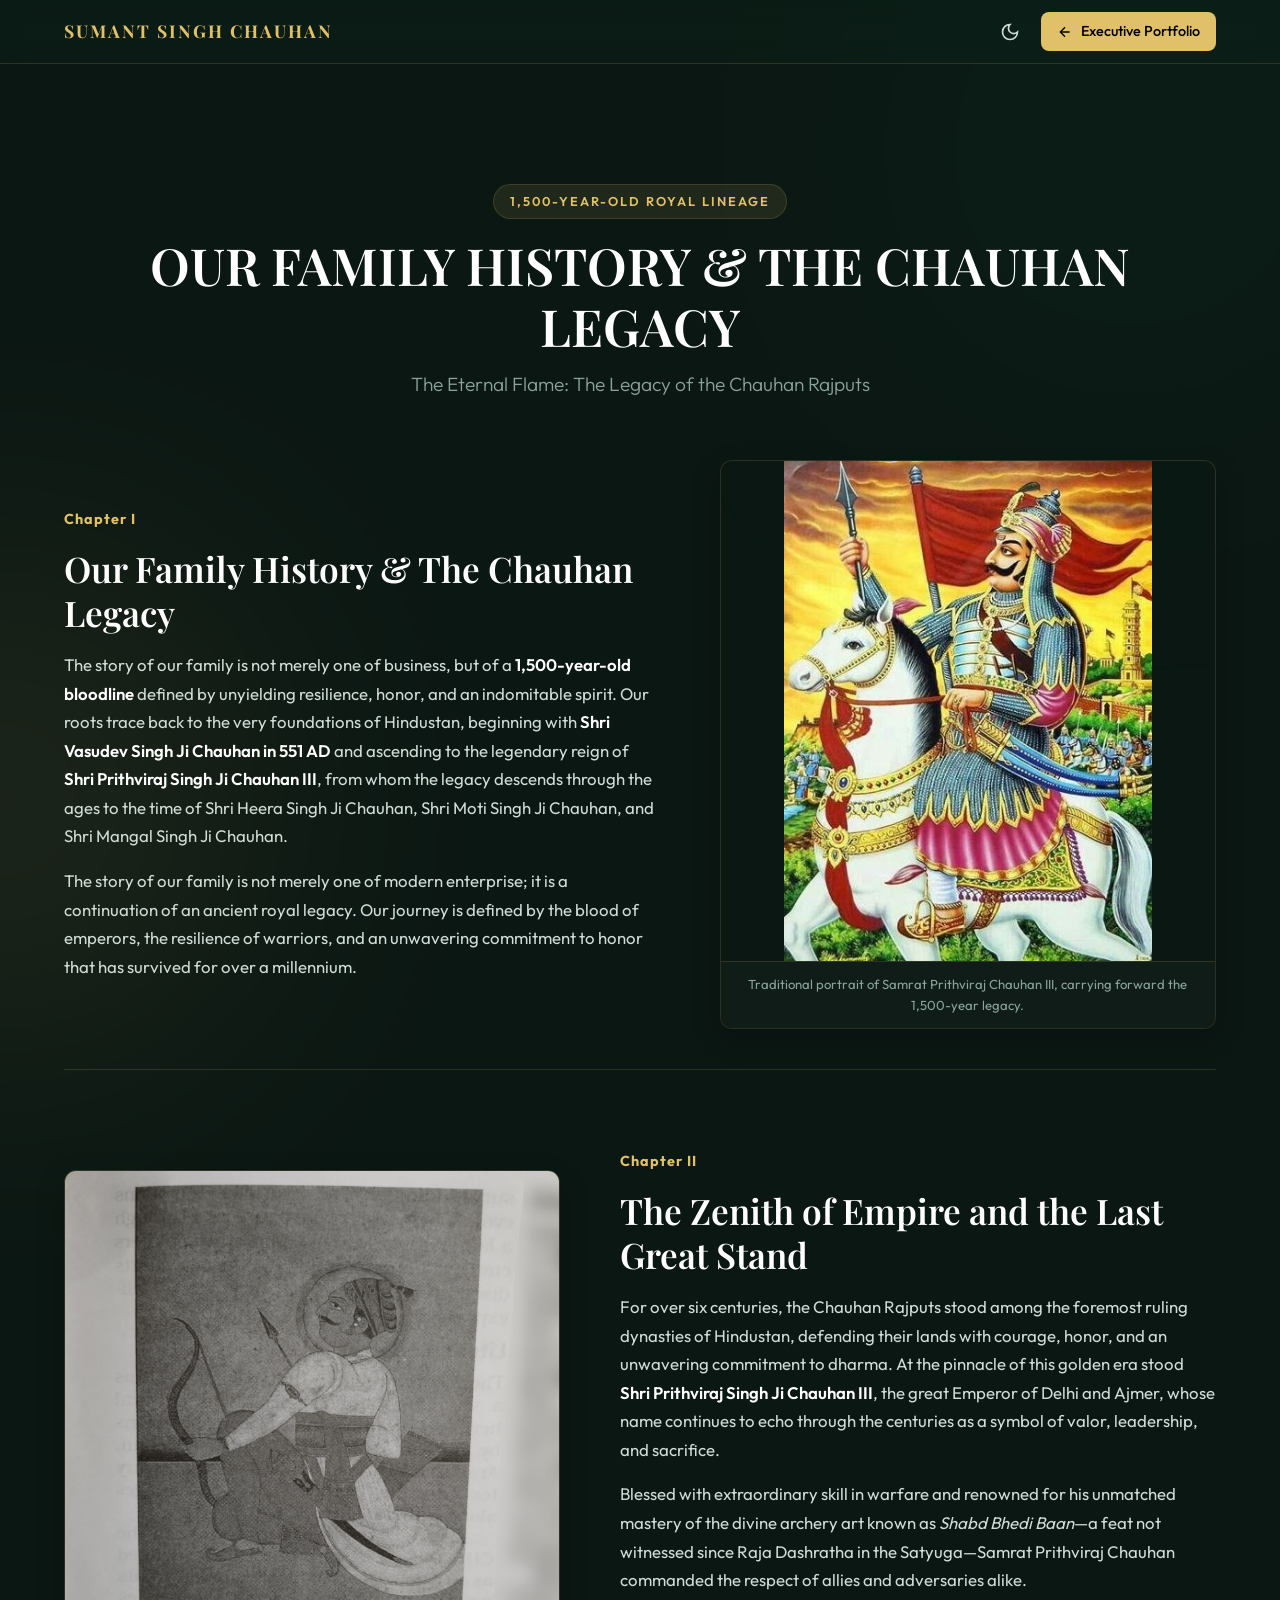
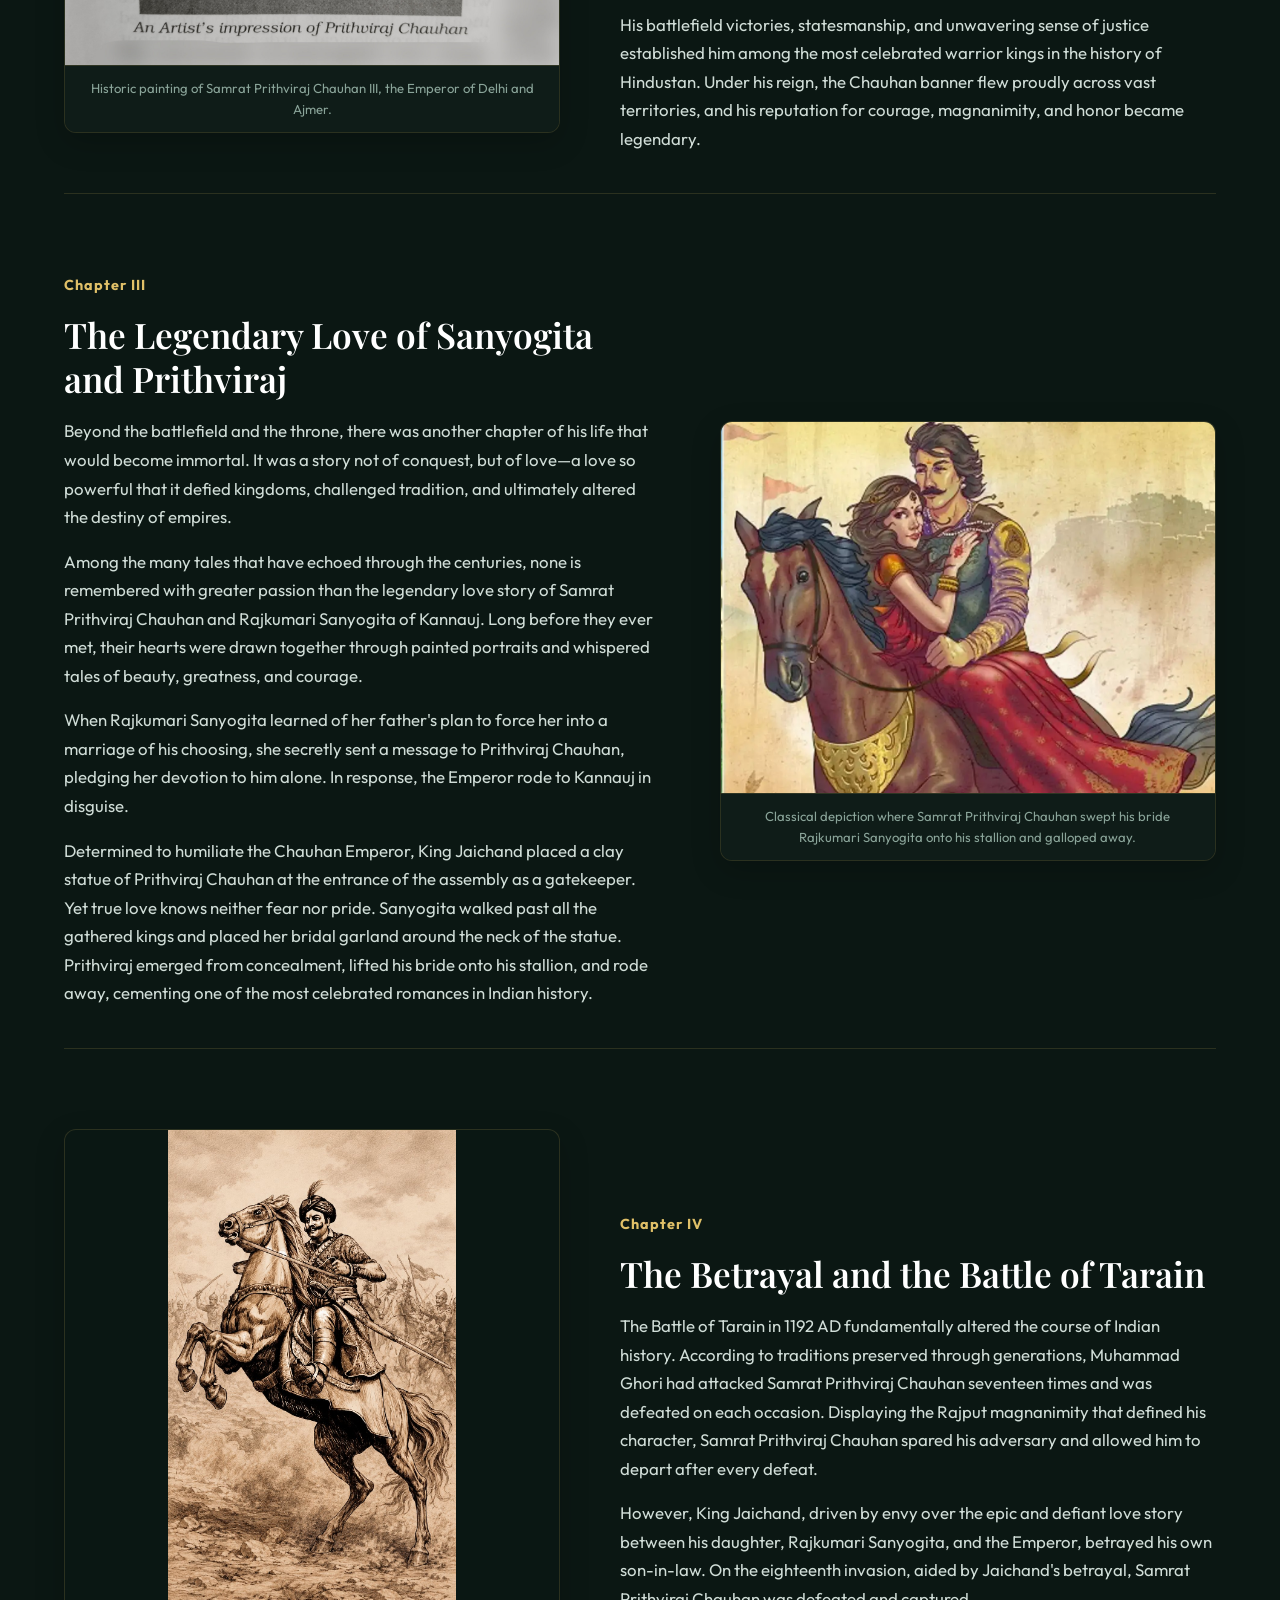
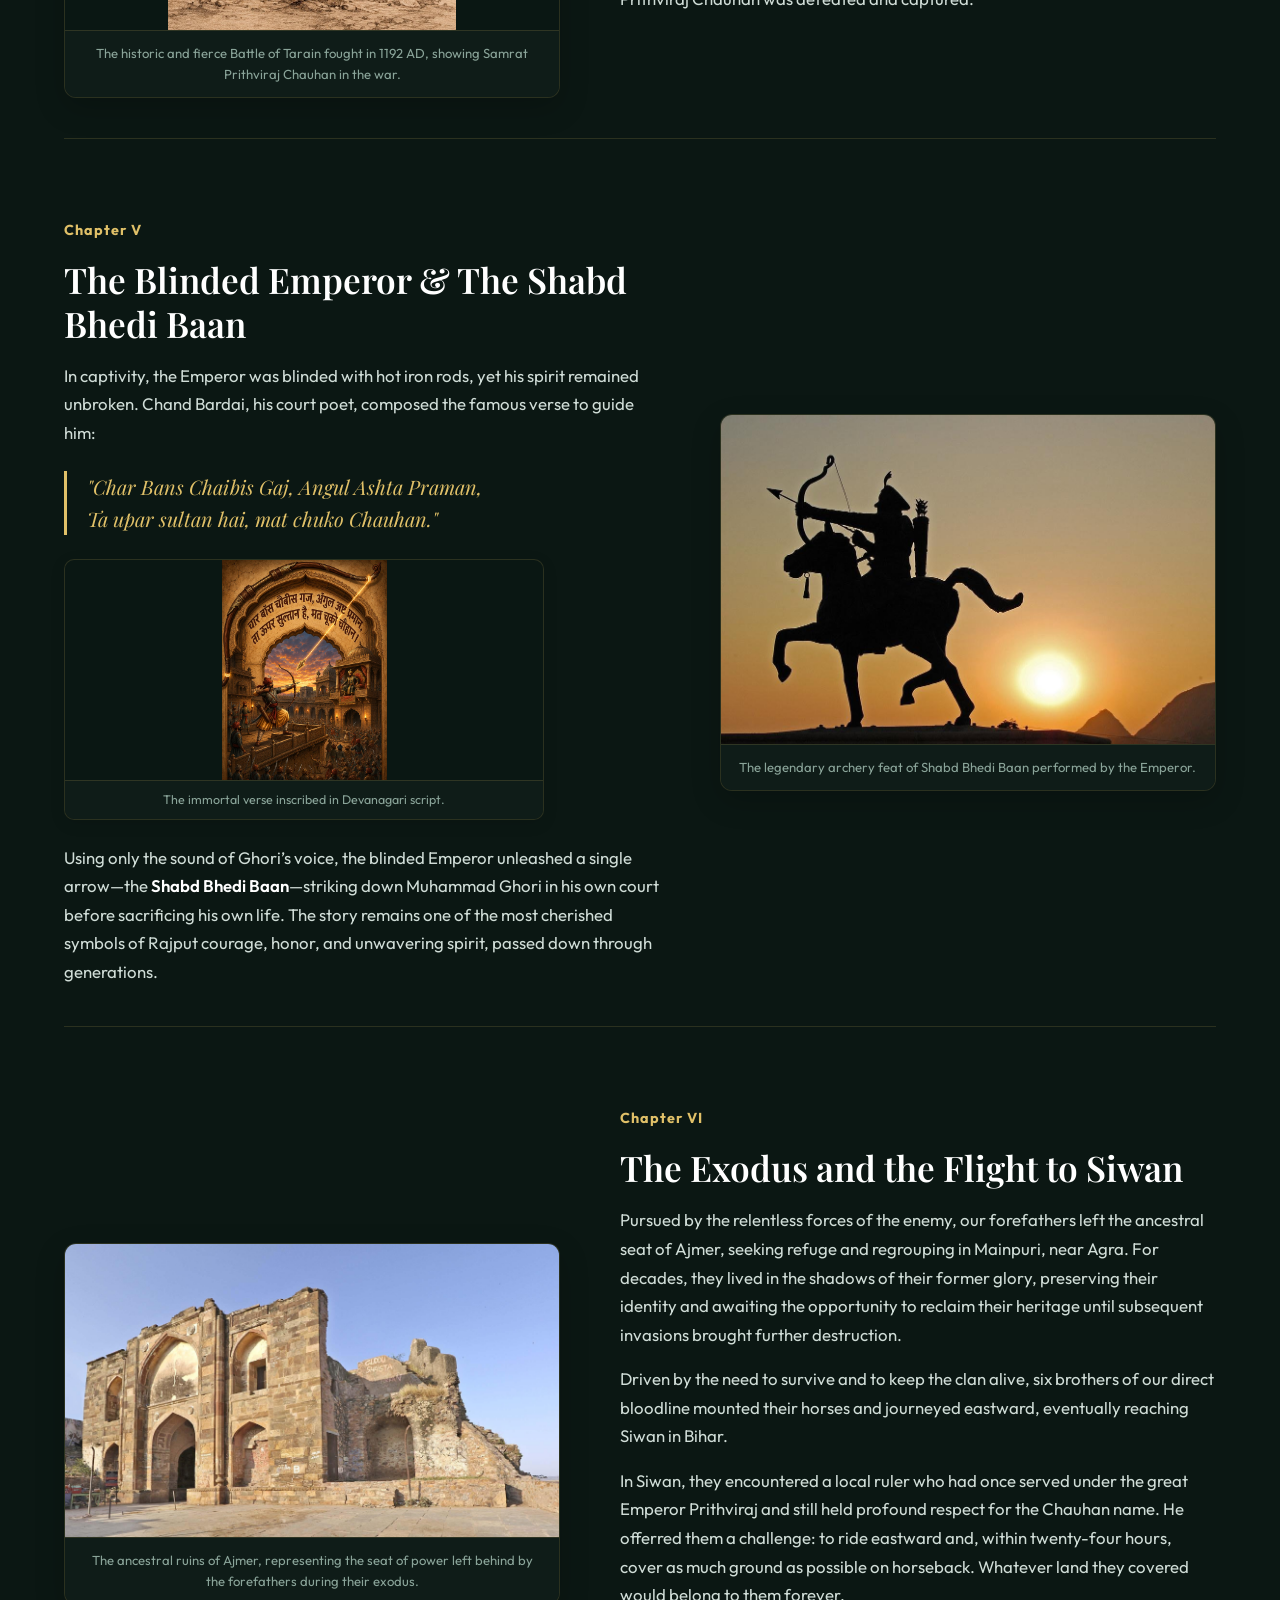
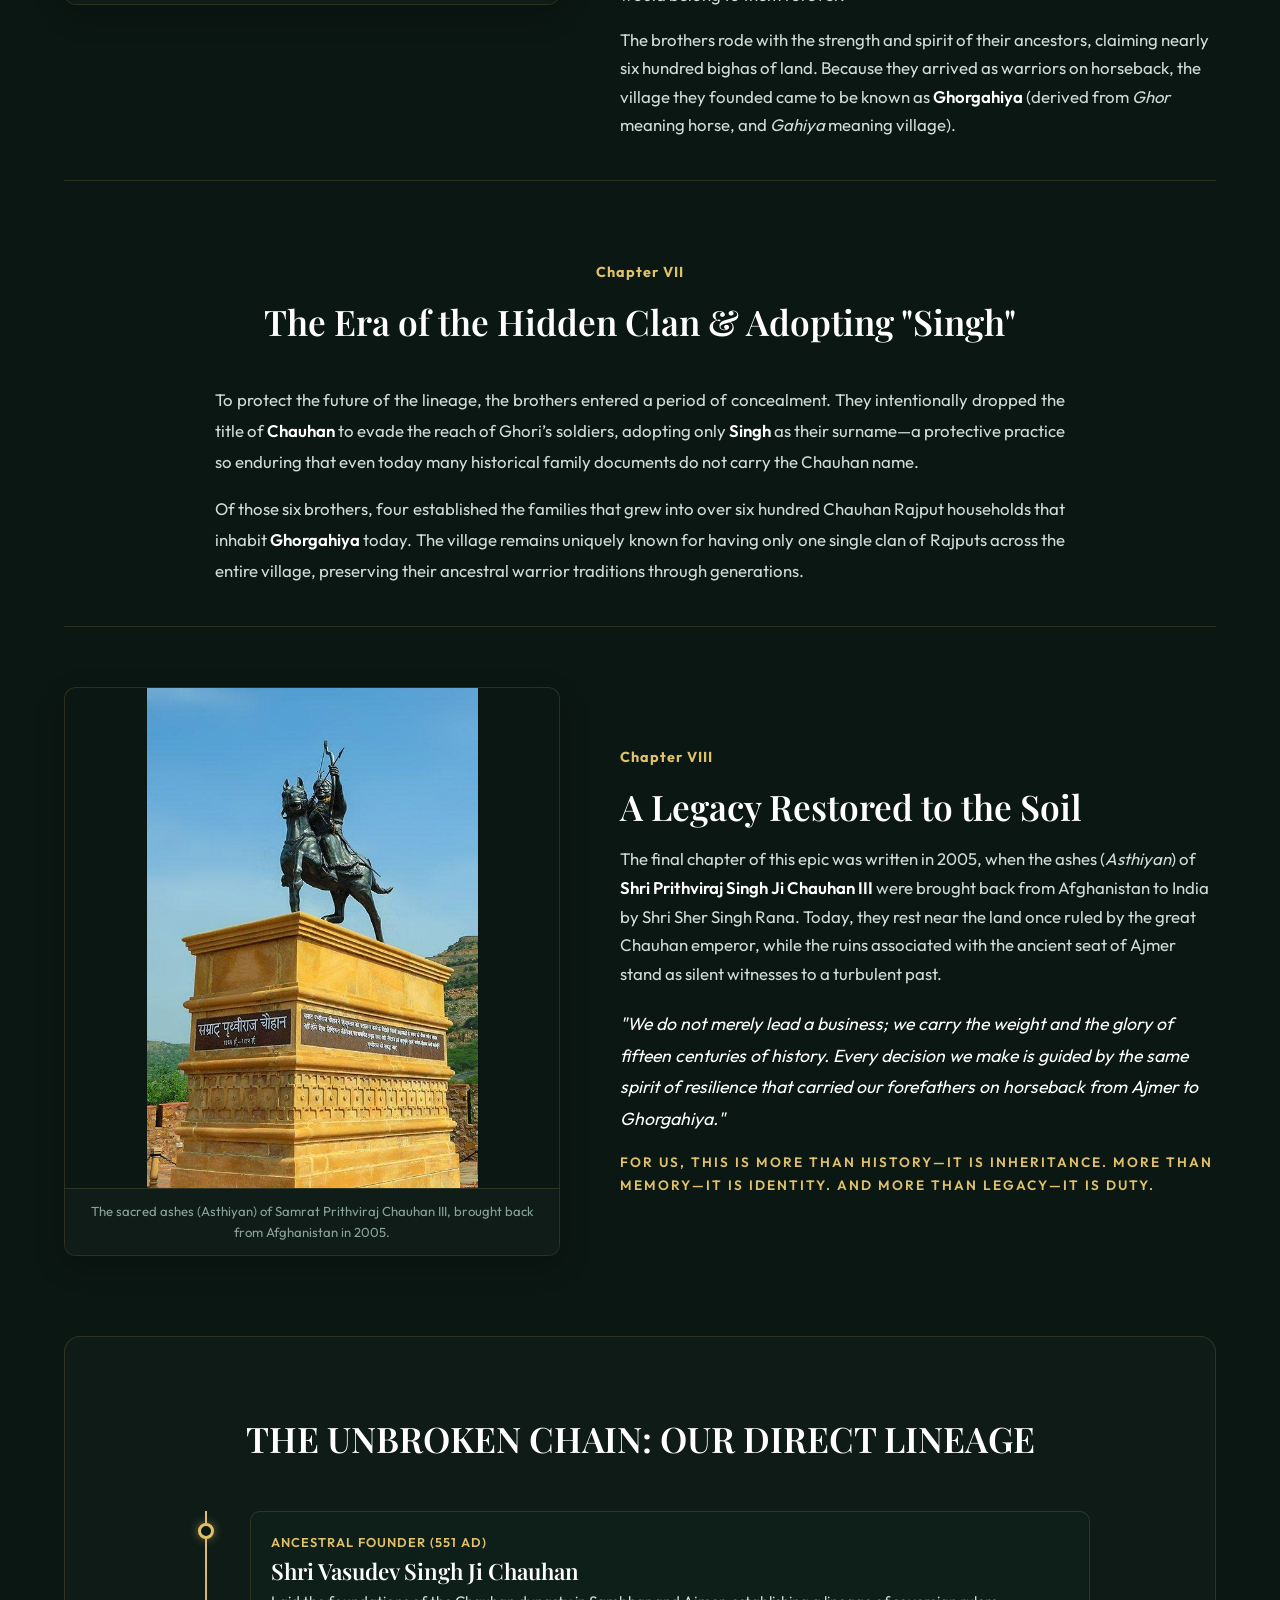
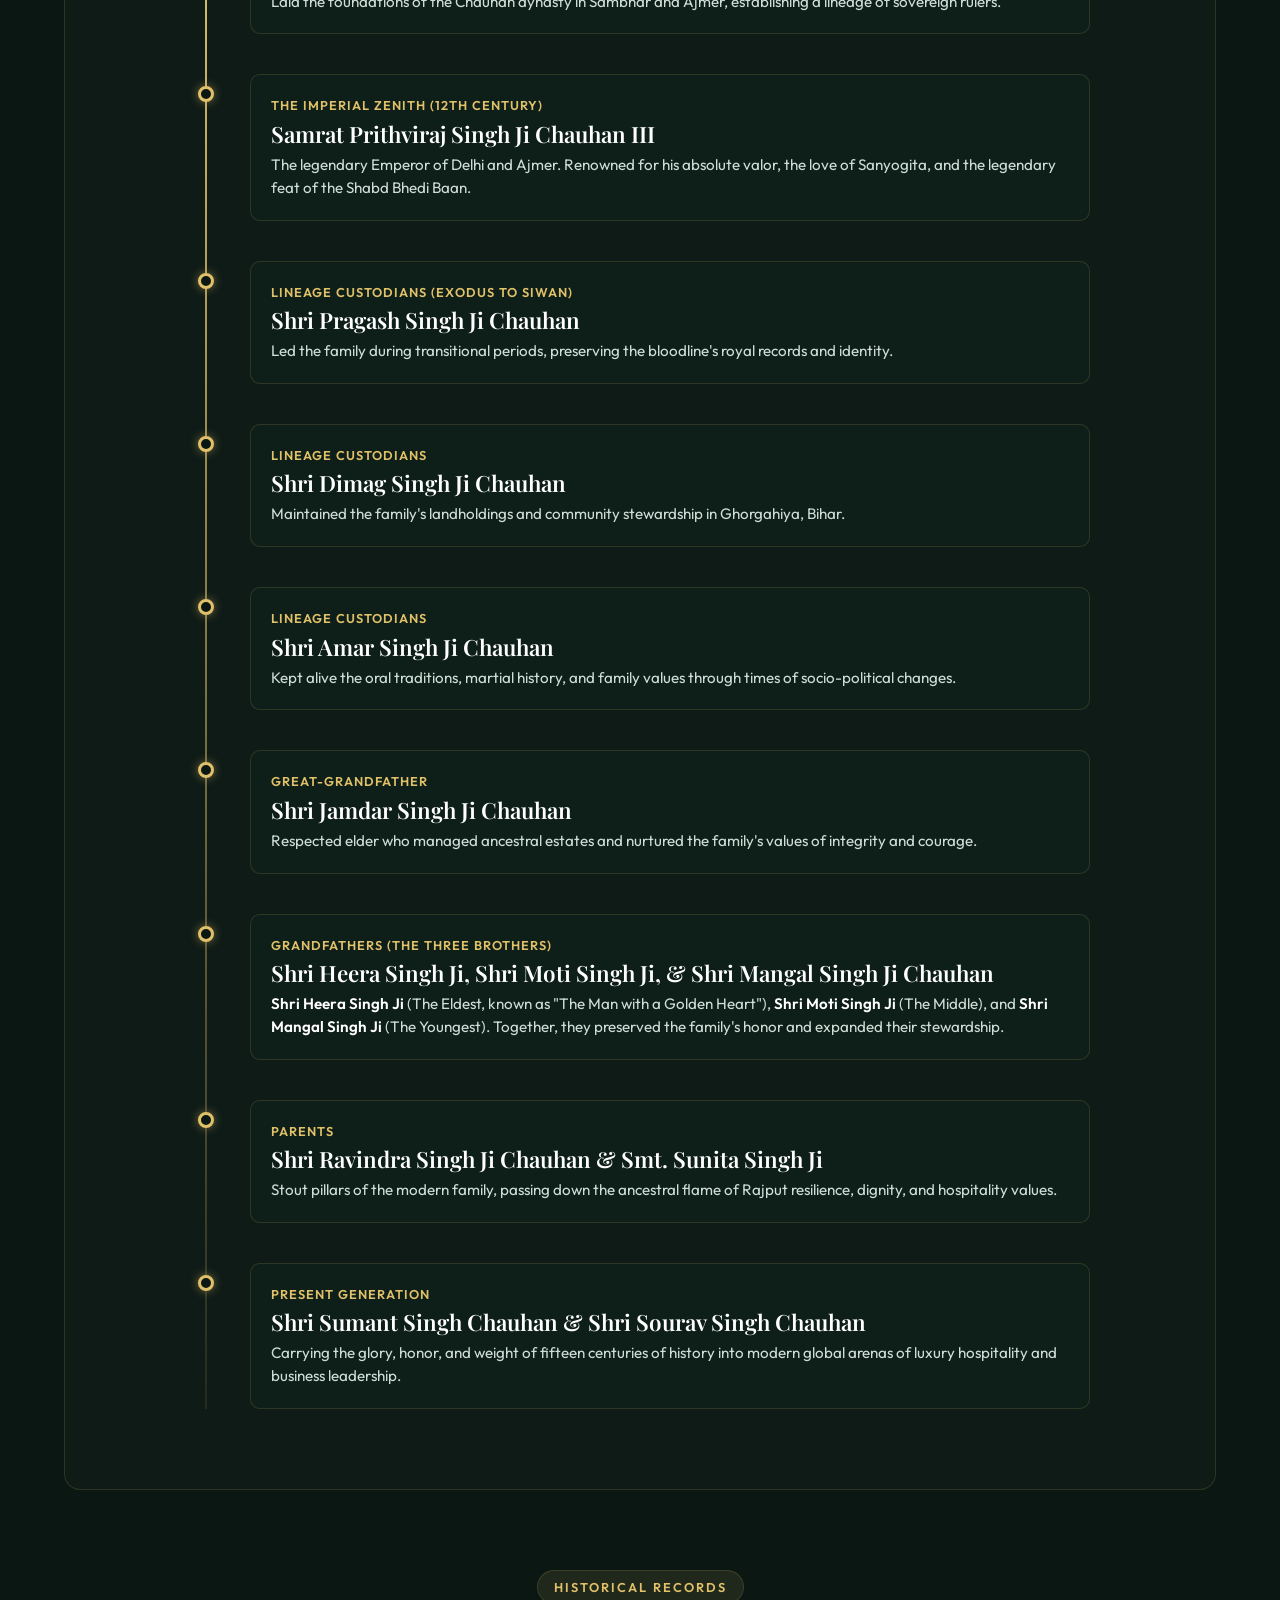
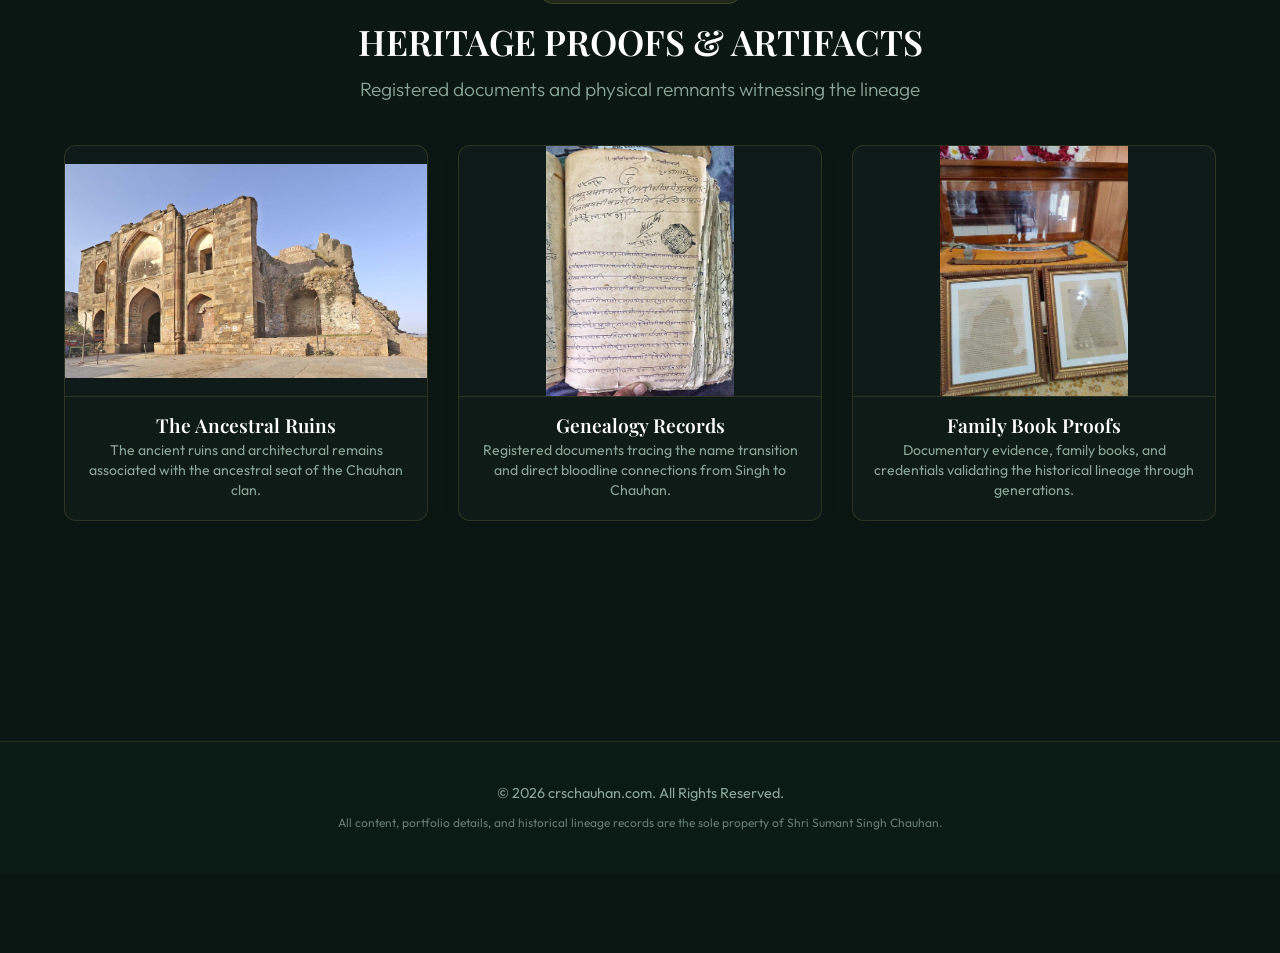
==== history.html @ 1bee767d "Update Executive Portfolio back link in history.html to point to the clean domain root https://crsch" ====
<!DOCTYPE html>
<html lang="en" data-theme="dark">
<head>
  <meta charset="UTF-8">
  <meta name="viewport" content="width=device-width, initial-scale=1.0">
  <title>Lineage & Family History | The Chauhan Legacy</title>
  
  <!-- SEO Meta Tags -->
  <meta name="description" content="The 1,500-year-old royal lineage and family history of the Chauhan Rajputs, tracing from Samrat Prithviraj Chauhan III to Shri Sumant Singh Chauhan.">
  <meta name="keywords" content="Chauhan Legacy, Prithviraj Chauhan, Rajput History, Lineage, Ghorgahiya, Siwan, Sumant Singh Chauhan, Royal Family History">
  <meta name="author" content="Sumant Singh Chauhan">
  <link rel="canonical" href="https://crschauhan.com/history.html">
  <meta http-equiv="Cache-Control" content="max-age=86400">
  
  <!-- Open Graph -->
  <meta property="og:title" content="Lineage & Family History | The Chauhan Legacy">
  <meta property="og:description" content="A 1,500-year-old bloodline of honor, resilience, and valor—from Samrat Prithviraj Chauhan III to the modern Chauhan family.">
  <meta property="og:image" content="history_prc_portrait.jpg">
  <meta property="og:url" content="https://crschauhan.com/history.html">
  <meta property="og:type" content="article">

  <!-- Preloads -->
  <link rel="preload" as="image" href="history_prc_portrait.jpg">

  <!-- Google Fonts -->
  <link rel="preconnect" href="https://fonts.googleapis.com">
  <link rel="preconnect" href="https://fonts.gstatic.com" crossorigin>
  <link href="https://fonts.googleapis.com/css2?family=Outfit:wght@300;400;500;600;700&family=Playfair+Display:ital,wght@0,400;0,600;0,700;1,400&display=swap" rel="stylesheet">

  <!-- Custom Stylesheet -->
  <link rel="stylesheet" href="styles.css">
</head>
<body>

  <!-- Background Glows -->
  <div class="glow-bg glow-1" aria-hidden="true"></div>
  <div class="glow-bg glow-2" aria-hidden="true"></div>

  <!-- Top Action Bar -->
  <nav class="action-bar" aria-label="Quick Controls">
    <div class="action-bar-container">
      <span class="logo-text">SUMANT SINGH CHAUHAN</span>
      <div class="action-controls">
        <button id="theme-toggle" class="btn-icon" aria-label="Toggle Light/Dark Theme" title="Toggle Theme">
          <svg class="sun-icon" xmlns="http://www.w3.org/2000/svg" viewBox="0 0 24 24" fill="none" stroke="currentColor" stroke-width="2"><circle cx="12" cy="12" r="4"/><path d="M12 2v2M12 20v2M4.93 4.93l1.41 1.41M17.66 17.66l1.41 1.41M2 12h2M20 12h2M6.34 17.66l-1.41 1.41M19.07 4.93l-1.41 1.41"/></svg>
          <svg class="moon-icon" xmlns="http://www.w3.org/2000/svg" viewBox="0 0 24 24" fill="none" stroke="currentColor" stroke-width="2"><path d="M12 3a6 6 0 0 0 9 9 9 9 0 1 1-9-9Z"/></svg>
        </button>
        <a href="https://crschauhan.com/" class="btn btn-primary btn-small">
          <svg class="btn-icon-svg" xmlns="http://www.w3.org/2000/svg" viewBox="0 0 24 24" fill="none" stroke="currentColor" stroke-width="2"><path d="M19 12H5M12 19l-7-7 7-7"/></svg>
          <span>Executive Portfolio</span>
        </a>
      </div>
    </div>
  </nav>

  <!-- Main Content Container -->
  <main class="history-section">
    
    <!-- Page Header -->
    <header class="history-header">
      <span class="history-title-badge">1,500-Year-Old Royal Lineage</span>
      <h1 class="history-main-title">OUR FAMILY HISTORY & THE CHAUHAN LEGACY</h1>
      <p class="history-subtitle">The Eternal Flame: The Legacy of the Chauhan Rajputs</p>
    </header>

    <!-- Chapter 1: Our Family History & The Chauhan Legacy -->
    <section class="history-chapter" aria-labelledby="ch1-title">
      <div class="history-chapter-content">
        <span class="history-chapter-num">Chapter I</span>
        <h2 id="ch1-title" class="history-chapter-title">Our Family History &amp; The Chauhan Legacy</h2>
        <div class="history-chapter-text">
          <p>
            The story of our family is not merely one of business, but of a <strong>1,500-year-old bloodline</strong> defined by unyielding resilience, honor, and an indomitable spirit. Our roots trace back to the very foundations of Hindustan, beginning with <strong>Shri Vasudev Singh Ji Chauhan in 551 AD</strong> and ascending to the legendary reign of <strong>Shri Prithviraj Singh Ji Chauhan III</strong>, from whom the legacy descends through the ages to the time of Shri Heera Singh Ji Chauhan, Shri Moti Singh Ji Chauhan, and Shri Mangal Singh Ji Chauhan.
          </p>
          <p>
            The story of our family is not merely one of modern enterprise; it is a continuation of an ancient royal legacy. Our journey is defined by the blood of emperors, the resilience of warriors, and an unwavering commitment to honor that has survived for over a millennium.
          </p>
        </div>
      </div>
      <div class="history-chapter-media">
        <img src="history_prc_portrait.jpg" alt="Traditional portrait of Samrat Prithviraj Chauhan III" class="history-chapter-img" loading="eager" fetchpriority="high" decoding="async">
        <div class="history-img-caption">Traditional portrait of Samrat Prithviraj Chauhan III, carrying forward the 1,500-year legacy.</div>
      </div>
    </section>

    <!-- Chapter 2: Zenith of Empire -->
    <section class="history-chapter alternate" aria-labelledby="ch2-title">
      <div class="history-chapter-media">
        <img src="history_prc_painting.jpg" alt="Samrat Prithviraj Chauhan III Portrait Painting" class="history-chapter-img" loading="lazy" decoding="async">
        <div class="history-img-caption">Historic painting of Samrat Prithviraj Chauhan III, the Emperor of Delhi and Ajmer.</div>
      </div>
      <div class="history-chapter-content">
        <span class="history-chapter-num">Chapter II</span>
        <h2 id="ch2-title" class="history-chapter-title">The Zenith of Empire and the Last Great Stand</h2>
        <div class="history-chapter-text">
          <p>
            For over six centuries, the Chauhan Rajputs stood among the foremost ruling dynasties of Hindustan, defending their lands with courage, honor, and an unwavering commitment to dharma. At the pinnacle of this golden era stood <strong>Shri Prithviraj Singh Ji Chauhan III</strong>, the great Emperor of Delhi and Ajmer, whose name continues to echo through the centuries as a symbol of valor, leadership, and sacrifice.
          </p>
          <p>
            Blessed with extraordinary skill in warfare and renowned for his unmatched mastery of the divine archery art known as <em>Shabd Bhedi Baan</em>—a feat not witnessed since Raja Dashratha in the Satyuga—Samrat Prithviraj Chauhan commanded the respect of allies and adversaries alike.
          </p>
          <p>
            His battlefield victories, statesmanship, and unwavering sense of justice established him among the most celebrated warrior kings in the history of Hindustan. Under his reign, the Chauhan banner flew proudly across vast territories, and his reputation for courage, magnanimity, and honor became legendary.
          </p>
        </div>
      </div>
    </section>

    <!-- Chapter 3: Sanyogita and Prithviraj Love Story -->
    <section class="history-chapter" aria-labelledby="ch3-title">
      <div class="history-chapter-content">
        <span class="history-chapter-num">Chapter III</span>
        <h2 id="ch3-title" class="history-chapter-title">The Legendary Love of Sanyogita and Prithviraj</h2>
        <div class="history-chapter-text">
          <p>
            Beyond the battlefield and the throne, there was another chapter of his life that would become immortal. It was a story not of conquest, but of love—a love so powerful that it defied kingdoms, challenged tradition, and ultimately altered the destiny of empires.
          </p>
          <p>
            Among the many tales that have echoed through the centuries, none is remembered with greater passion than the legendary love story of Samrat Prithviraj Chauhan and Rajkumari Sanyogita of Kannauj. Long before they ever met, their hearts were drawn together through painted portraits and whispered tales of beauty, greatness, and courage.
          </p>
          <p>
            When Rajkumari Sanyogita learned of her father's plan to force her into a marriage of his choosing, she secretly sent a message to Prithviraj Chauhan, pledging her devotion to him alone. In response, the Emperor rode to Kannauj in disguise.
          </p>
          <p>
            Determined to humiliate the Chauhan Emperor, King Jaichand placed a clay statue of Prithviraj Chauhan at the entrance of the assembly as a gatekeeper. Yet true love knows neither fear nor pride. Sanyogita walked past all the gathered kings and placed her bridal garland around the neck of the statue. Prithviraj emerged from concealment, lifted his bride onto his stallion, and rode away, cementing one of the most celebrated romances in Indian history.
          </p>
        </div>
      </div>
      <div class="history-chapter-media">
        <img src="history_swayamvara.webp" alt="Swayamvara of Rajkumari Sanyogita and Prithviraj Chauhan" class="history-chapter-img" loading="lazy" decoding="async">
        <div class="history-img-caption">Classical depiction where Samrat Prithviraj Chauhan swept his bride Rajkumari Sanyogita onto his stallion and galloped away.</div>
      </div>
    </section>

    <!-- Chapter 4: Battle of Tarain -->
    <section class="history-chapter alternate" aria-labelledby="ch4-title">
      <div class="history-chapter-media">
        <img src="history_battle_tarain.jpg" alt="The Battle of Tarain Illustration" class="history-chapter-img" loading="lazy" decoding="async">
        <div class="history-img-caption">The historic and fierce Battle of Tarain fought in 1192 AD, showing Samrat Prithviraj Chauhan in the war.</div>
      </div>
      <div class="history-chapter-content">
        <span class="history-chapter-num">Chapter IV</span>
        <h2 id="ch4-title" class="history-chapter-title">The Betrayal and the Battle of Tarain</h2>
        <div class="history-chapter-text">
          <p>
            The Battle of Tarain in 1192 AD fundamentally altered the course of Indian history. According to traditions preserved through generations, Muhammad Ghori had attacked Samrat Prithviraj Chauhan seventeen times and was defeated on each occasion. Displaying the Rajput magnanimity that defined his character, Samrat Prithviraj Chauhan spared his adversary and allowed him to depart after every defeat.
          </p>
          <p>
            However, King Jaichand, driven by envy over the epic and defiant love story between his daughter, Rajkumari Sanyogita, and the Emperor, betrayed his own son-in-law. On the eighteenth invasion, aided by Jaichand's betrayal, Samrat Prithviraj Chauhan was defeated and captured.
          </p>
        </div>
      </div>
    </section>

    <!-- Chapter 5: Shabd Bhedi Baan -->
    <section class="history-chapter" aria-labelledby="ch5-title">
      <div class="history-chapter-content">
        <span class="history-chapter-num">Chapter V</span>
        <h2 id="ch5-title" class="history-chapter-title">The Blinded Emperor &amp; The Shabd Bhedi Baan</h2>
        <div class="history-chapter-text">
          <p>
            In captivity, the Emperor was blinded with hot iron rods, yet his spirit remained unbroken. Chand Bardai, his court poet, composed the famous verse to guide him:
          </p>
          <blockquote class="history-verse-quote">
            "Char Bans Chaibis Gaj, Angul Ashta Praman,<br>
            Ta upar sultan hai, mat chuko Chauhan."
          </blockquote>
          
          <!-- Inline Verse Inscription Image -->
          <div class="inline-verse-container">
            <img src="history_verse.jpg" alt="Char Bans Chaibis Gaj Rajput Verse Inscription" class="inline-verse-img" loading="lazy" decoding="async">
            <div class="history-img-caption" style="font-size: 0.78rem; padding: 8px 12px; border-top: 1px solid var(--color-border); background-color: var(--color-bg-card);">The immortal verse inscribed in Devanagari script.</div>
          </div>

          <p>
            Using only the sound of Ghori’s voice, the blinded Emperor unleashed a single arrow—the <strong>Shabd Bhedi Baan</strong>—striking down Muhammad Ghori in his own court before sacrificing his own life. The story remains one of the most cherished symbols of Rajput courage, honor, and unwavering spirit, passed down through generations.
          </p>
        </div>
      </div>
      <div class="history-chapter-media">
        <img src="history_archery.jpg" alt="Shabd Bhedi Baan Archery Feat" class="history-chapter-img" loading="lazy" decoding="async">
        <div class="history-img-caption">The legendary archery feat of Shabd Bhedi Baan performed by the Emperor.</div>
      </div>
    </section>

    <!-- Chapter 6: Exodus & Flight to Siwan -->
    <section class="history-chapter alternate" aria-labelledby="ch6-title">
      <div class="history-chapter-media">
        <img src="history_ruins.jpg" alt="Ancient Chauhan ruins and remains" class="history-chapter-img" loading="lazy" decoding="async">
        <div class="history-img-caption">The ancestral ruins of Ajmer, representing the seat of power left behind by the forefathers during their exodus.</div>
      </div>
      <div class="history-chapter-content">
        <span class="history-chapter-num">Chapter VI</span>
        <h2 id="ch6-title" class="history-chapter-title">The Exodus and the Flight to Siwan</h2>
        <div class="history-chapter-text">
          <p>
            Pursued by the relentless forces of the enemy, our forefathers left the ancestral seat of Ajmer, seeking refuge and regrouping in Mainpuri, near Agra. For decades, they lived in the shadows of their former glory, preserving their identity and awaiting the opportunity to reclaim their heritage until subsequent invasions brought further destruction.
          </p>
          <p>
            Driven by the need to survive and to keep the clan alive, six brothers of our direct bloodline mounted their horses and journeyed eastward, eventually reaching Siwan in Bihar.
          </p>
          <p>
            In Siwan, they encountered a local ruler who had once served under the great Emperor Prithviraj and still held profound respect for the Chauhan name. He offerred them a challenge: to ride eastward and, within twenty-four hours, cover as much ground as possible on horseback. Whatever land they covered would belong to them forever.
          </p>
          <p>
            The brothers rode with the strength and spirit of their ancestors, claiming nearly six hundred bighas of land. Because they arrived as warriors on horseback, the village they founded came to be known as <strong>Ghorgahiya</strong> (derived from <em>Ghor</em> meaning horse, and <em>Gahiya</em> meaning village).
          </p>
        </div>
      </div>
    </section>

    <!-- Chapter 7: Adopting Singh for Concealment -->
    <section class="history-chapter" aria-labelledby="ch7-title" style="border-bottom: 1px solid var(--color-border); padding-bottom: 40px; margin-bottom: 60px;">
      <div class="history-chapter-content" style="grid-column: 1 / -1;">
        <span class="history-chapter-num" style="text-align: center; display: block;">Chapter VII</span>
        <h2 id="ch7-title" class="history-chapter-title" style="text-align: center; margin-bottom: 24px;">The Era of the Hidden Clan &amp; Adopting "Singh"</h2>
        <div class="history-chapter-text" style="max-width: 850px; margin: 0 auto; text-align: justify; font-size: 1.05rem; line-height: 1.85;">
          <p>
            To protect the future of the lineage, the brothers entered a period of concealment. They intentionally dropped the title of <strong>Chauhan</strong> to evade the reach of Ghori’s soldiers, adopting only <strong>Singh</strong> as their surname—a protective practice so enduring that even today many historical family documents do not carry the Chauhan name.
          </p>
          <p>
            Of those six brothers, four established the families that grew into over six hundred Chauhan Rajput households that inhabit <strong>Ghorgahiya</strong> today. The village remains uniquely known for having only one single clan of Rajputs across the entire village, preserving their ancestral warrior traditions through generations.
          </p>
        </div>
      </div>
    </section>

    <!-- Chapter VIII: A Legacy Restored to the Soil -->
    <section class="history-chapter alternate" aria-labelledby="ch8-title" style="border-bottom: none; margin-bottom: 40px;">
      <div class="history-chapter-media">
        <img src="history_ashes.jpg" alt="The sacred ashes of Samrat Prithviraj Chauhan III" class="history-chapter-img" loading="lazy" decoding="async">
        <div class="history-img-caption">The sacred ashes (Asthiyan) of Samrat Prithviraj Chauhan III, brought back from Afghanistan in 2005.</div>
      </div>
      <div class="history-chapter-content">
        <span class="history-chapter-num">Chapter VIII</span>
        <h2 id="ch8-title" class="history-chapter-title">A Legacy Restored to the Soil</h2>
        <div class="history-chapter-text">
          <p>
            The final chapter of this epic was written in 2005, when the ashes (<em>Asthiyan</em>) of <strong>Shri Prithviraj Singh Ji Chauhan III</strong> were brought back from Afghanistan to India by Shri Sher Singh Rana. Today, they rest near the land once ruled by the great Chauhan emperor, while the ruins associated with the ancient seat of Ajmer stand as silent witnesses to a turbulent past.
          </p>
          <p style="font-style: italic; color: var(--color-text-title); margin-top: 20px; font-size: 1.1rem; line-height: 1.8;">
            "We do not merely lead a business; we carry the weight and the glory of fifteen centuries of history. Every decision we make is guided by the same spirit of resilience that carried our forefathers on horseback from Ajmer to Ghorgahiya."
          </p>
          <p style="font-weight: 600; text-transform: uppercase; letter-spacing: 2px; color: var(--color-accent); font-size: 0.85rem; margin-top: 12px; font-family: var(--font-sans);">
            For us, this is more than history—it is inheritance. More than memory—it is identity. And more than legacy—it is duty.
          </p>
        </div>
      </div>
    </section>

    <!-- Section 8: Direct Lineage Tree -->
    <section class="lineage-section" aria-labelledby="lineage-title">
      <h2 id="lineage-title" class="history-chapter-title" style="text-align: center; margin-bottom: 50px;">THE UNBROKEN CHAIN: OUR DIRECT LINEAGE</h2>
      
      <div class="lineage-tree-container">
        
        <div class="lineage-node">
          <div class="lineage-dot"></div>
          <div class="lineage-node-card">
            <span class="lineage-node-role">Ancestral Founder (551 AD)</span>
            <h3 class="lineage-node-name">Shri Vasudev Singh Ji Chauhan</h3>
            <p class="lineage-node-desc">Laid the foundations of the Chauhan dynasty in Sambhar and Ajmer, establishing a lineage of sovereign rulers.</p>
          </div>
        </div>

        <div class="lineage-node">
          <div class="lineage-dot"></div>
          <div class="lineage-node-card">
            <span class="lineage-node-role">The Imperial Zenith (12th Century)</span>
            <h3 class="lineage-node-name">Samrat Prithviraj Singh Ji Chauhan III</h3>
            <p class="lineage-node-desc">The legendary Emperor of Delhi and Ajmer. Renowned for his absolute valor, the love of Sanyogita, and the legendary feat of the Shabd Bhedi Baan.</p>
          </div>
        </div>

        <div class="lineage-node">
          <div class="lineage-dot"></div>
          <div class="lineage-node-card">
            <span class="lineage-node-role">Lineage Custodians (Exodus to Siwan)</span>
            <h3 class="lineage-node-name">Shri Pragash Singh Ji Chauhan</h3>
            <p class="lineage-node-desc">Led the family during transitional periods, preserving the bloodline's royal records and identity.</p>
          </div>
        </div>

        <div class="lineage-node">
          <div class="lineage-dot"></div>
          <div class="lineage-node-card">
            <span class="lineage-node-role">Lineage Custodians</span>
            <h3 class="lineage-node-name">Shri Dimag Singh Ji Chauhan</h3>
            <p class="lineage-node-desc">Maintained the family's landholdings and community stewardship in Ghorgahiya, Bihar.</p>
          </div>
        </div>

        <div class="lineage-node">
          <div class="lineage-dot"></div>
          <div class="lineage-node-card">
            <span class="lineage-node-role">Lineage Custodians</span>
            <h3 class="lineage-node-name">Shri Amar Singh Ji Chauhan</h3>
            <p class="lineage-node-desc">Kept alive the oral traditions, martial history, and family values through times of socio-political changes.</p>
          </div>
        </div>

        <div class="lineage-node">
          <div class="lineage-dot"></div>
          <div class="lineage-node-card">
            <span class="lineage-node-role">Great-Grandfather</span>
            <h3 class="lineage-node-name">Shri Jamdar Singh Ji Chauhan</h3>
            <p class="lineage-node-desc">Respected elder who managed ancestral estates and nurtured the family's values of integrity and courage.</p>
          </div>
        </div>

        <div class="lineage-node">
          <div class="lineage-dot"></div>
          <div class="lineage-node-card">
            <span class="lineage-node-role">Grandfathers (The Three Brothers)</span>
            <h3 class="lineage-node-name">Shri Heera Singh Ji, Shri Moti Singh Ji, &amp; Shri Mangal Singh Ji Chauhan</h3>
            <p class="lineage-node-desc">
              <strong>Shri Heera Singh Ji</strong> (The Eldest, known as "The Man with a Golden Heart"), <strong>Shri Moti Singh Ji</strong> (The Middle), and <strong>Shri Mangal Singh Ji</strong> (The Youngest). Together, they preserved the family's honor and expanded their stewardship.
            </p>
          </div>
        </div>

        <div class="lineage-node">
          <div class="lineage-dot"></div>
          <div class="lineage-node-card">
            <span class="lineage-node-role">Parents</span>
            <h3 class="lineage-node-name">Shri Ravindra Singh Ji Chauhan &amp; Smt. Sunita Singh Ji</h3>
            <p class="lineage-node-desc">Stout pillars of the modern family, passing down the ancestral flame of Rajput resilience, dignity, and hospitality values.</p>
          </div>
        </div>

        <div class="lineage-node">
          <div class="lineage-dot"></div>
          <div class="lineage-node-card">
            <span class="lineage-node-role">Present Generation</span>
            <h3 class="lineage-node-name">Shri Sumant Singh Chauhan &amp; Shri Sourav Singh Chauhan</h3>
            <p class="lineage-node-desc">Carrying the glory, honor, and weight of fifteen centuries of history into modern global arenas of luxury hospitality and business leadership.</p>
          </div>
        </div>

      </div>
    </section>

    <!-- Section 9: Historical Proofs & Artifacts -->
    <section class="proofs-section" aria-labelledby="proofs-title">
      <span class="history-title-badge">Historical Records</span>
      <h2 id="proofs-title" class="history-chapter-title">HERITAGE PROOFS &amp; ARTIFACTS</h2>
      <p class="history-subtitle" style="margin-top: 10px;">Registered documents and physical remnants witnessing the lineage</p>
      
      <div class="proofs-grid">
        
        <div class="proof-card">
          <div class="proof-card-img-wrapper">
            <img src="history_ruins.jpg" alt="Ancient Chauhan ruins and remains" class="proof-card-img" loading="lazy" decoding="async">
          </div>
          <h3 class="proof-card-title">The Ancestral Ruins</h3>
          <p class="proof-card-desc">The ancient ruins and architectural remains associated with the ancestral seat of the Chauhan clan.</p>
        </div>

        <div class="proof-card">
          <div class="proof-card-img-wrapper">
            <img src="history_genealogy_proof.jpg" alt="Registered genealogy certificate and records" class="proof-card-img" loading="lazy" decoding="async">
          </div>
          <h3 class="proof-card-title">Genealogy Records</h3>
          <p class="proof-card-desc">Registered documents tracing the name transition and direct bloodline connections from Singh to Chauhan.</p>
        </div>

        <div class="proof-card">
          <div class="proof-card-img-wrapper">
            <img src="history_proofs_doc.jpg" alt="Lineage records and family book proofs" class="proof-card-img" loading="lazy" decoding="async">
          </div>
          <h3 class="proof-card-title">Family Book Proofs</h3>
          <p class="proof-card-desc">Documentary evidence, family books, and credentials validating the historical lineage through generations.</p>
        </div>



      </div>
    </section>

  </main>

  <!-- Elegant Static Footer -->
  <footer class="site-footer">
    <div class="footer-container">
      <p>&copy; 2026 crschauhan.com. All Rights Reserved.</p>
      <p class="footer-subtext">All content, portfolio details, and historical lineage records are the sole property of Shri Sumant Singh Chauhan.</p>
    </div>
  </footer>

  <!-- Core Javascript -->
  <script src="script.js" defer></script>
</body>
</html>
---- styles.css ----
/* ==========================================================================
   Imperial Emerald & Champagne Gold - Luxury Design System for Sumant Singh
   ========================================================================== */

/* Define Global CSS Variables */
:root {
  /* Fonts */
  --font-serif: 'Playfair Display', Georgia, serif;
  --font-sans: 'Outfit', -apple-system, BlinkMacSystemFont, "Segoe UI", Roboto, sans-serif;

  /* Transitions */
  --transition-smooth: all 0.3s cubic-bezier(0.25, 0.8, 0.25, 1);
  --transition-fast: all 0.15s ease;

  /* Dimensions */
  --container-max-width: 1200px;
  --border-radius-lg: 16px;
  --border-radius-md: 8px;
  --border-radius-sm: 4px;
  --spacing-lg: 32px;
  --spacing-md: 20px;
  --spacing-sm: 12px;

  /* Theme: Dark Mode (Default) */
  --color-primary: #124B38;       /* Rich Deep Forest Green */
  --color-primary-rgb: 18, 75, 56;
  --color-accent: #E0C068;        /* Luxury Champagne Gold */
  --color-accent-hover: #F0D078;
  --color-accent-rgb: 224, 192, 104;
  --color-bg-base: #0B1713;       /* Obsidian Jade Background */
  --color-bg-card: rgba(18, 30, 26, 0.7); /* Deep Glass Jade Card */
  --color-border: rgba(224, 192, 104, 0.15); /* Delicate gold wire borders */
  
  --color-text-title: #FFFFFF;
  --color-text-main: #D0DDD7;     /* Soft sage white */
  --color-text-muted: #8AA499;    /* Muted emerald-gray */
  
  --shadow-main: 0 8px 32px 0 rgba(0, 0, 0, 0.4);
  --shadow-inset: inset 0 0 12px rgba(224, 192, 104, 0.05);
  
  --backdrop-blur: blur(12px);
}

/* Light Theme Variables overrides */
[data-theme="light"] {
  --color-primary: #0F3F2E;
  --color-primary-rgb: 15, 63, 46;
  --color-accent: #AF8E32;        /* Darker, rich matte gold */
  --color-accent-hover: #987B2A;
  --color-accent-rgb: 175, 142, 50;
  --color-bg-base: #FAF9F6;       /* Warm silk off-white */
  --color-bg-card: rgba(255, 255, 255, 0.85); /* Smooth clean white card */
  --color-border: rgba(15, 63, 46, 0.1);    /* Mild primary borders */
  
  --color-text-title: #0A1C16;    /* Dark Obsidian */
  --color-text-main: #2C3C37;     /* Charcoal-Emerald */
  --color-text-muted: #5E716A;    /* Slate Sage */
  
  --shadow-main: 0 8px 24px rgba(15, 63, 46, 0.08);
  --shadow-inset: none;
  
  --backdrop-blur: blur(16px);
}

/* Reset and Base Styles */
* {
  box-sizing: border-box;
  margin: 0;
  padding: 0;
}

body {
  background-color: var(--color-bg-base);
  color: var(--color-text-main);
  font-family: var(--font-sans);
  font-size: 16px;
  line-height: 1.6;
  transition: background-color 0.5s ease, color 0.3s ease;
  overflow-x: hidden;
  padding-bottom: 80px; /* Leave space for mobile sticky menu */
}

/* Background Glow Effects */
.glow-bg {
  position: absolute;
  border-radius: 50%;
  filter: blur(140px);
  z-index: -10;
  pointer-events: none;
  opacity: 0.15;
  transition: opacity 0.5s ease;
}

[data-theme="light"] .glow-bg {
  opacity: 0.06;
}

.glow-1 {
  width: 500px;
  height: 500px;
  background-color: var(--color-primary);
  top: -100px;
  right: -100px;
}

.glow-2 {
  width: 400px;
  height: 400px;
  background-color: var(--color-accent);
  top: 600px;
  left: -200px;
}

/* Typography elements */
h1, h2, h3, h4 {
  font-family: var(--font-serif);
  color: var(--color-text-title);
  font-weight: 600;
  line-height: 1.25;
}

a {
  color: var(--color-accent);
  text-decoration: none;
  transition: var(--transition-fast);
}

a:hover {
  color: var(--color-accent-hover);
  text-decoration: underline;
}

strong {
  font-weight: 600;
  color: var(--color-text-title);
}

/* Action Bar Styling */
.action-bar {
  position: sticky;
  top: 0;
  background-color: rgba(var(--color-primary-rgb), 0.08);
  backdrop-filter: blur(12px);
  -webkit-backdrop-filter: blur(12px);
  border-bottom: 1px solid var(--color-border);
  z-index: 100;
  transition: var(--transition-smooth);
}

.action-bar-container {
  max-width: var(--container-max-width);
  margin: 0 auto;
  padding: 12px 24px;
  display: flex;
  justify-content: space-between;
  align-items: center;
}

.logo-text {
  font-family: var(--font-serif);
  font-weight: 700;
  font-size: 1.1rem;
  letter-spacing: 2px;
  color: var(--color-accent);
  transition: var(--transition-smooth);
}

.action-controls {
  display: flex;
  gap: var(--spacing-sm);
  align-items: center;
}

/* Buttons System */
.btn {
  display: inline-flex;
  align-items: center;
  justify-content: center;
  gap: 8px;
  font-family: var(--font-sans);
  font-weight: 500;
  border-radius: var(--border-radius-md);
  cursor: pointer;
  transition: var(--transition-smooth);
  border: none;
  font-size: 0.9rem;
}

.btn-small {
  padding: 8px 16px;
}

.btn-full {
  width: 100%;
  padding: 12px;
}

.btn-primary {
  background-color: var(--color-accent);
  color: #000000;
}

.btn-primary:hover {
  background-color: var(--color-accent-hover);
  transform: translateY(-2px);
  box-shadow: 0 4px 12px rgba(var(--color-accent-rgb), 0.3);
  text-decoration: none;
}

.btn-primary:active {
  transform: translateY(0);
}

.btn-secondary {
  background-color: rgba(var(--color-primary-rgb), 0.15);
  color: var(--color-text-title);
  border: 1px solid var(--color-border);
}

.btn-secondary:hover {
  background-color: rgba(var(--color-primary-rgb), 0.3);
  border-color: var(--color-accent);
  transform: translateY(-2px);
  text-decoration: none;
}

.btn-whatsapp {
  background-color: #25D366;
  color: #FFFFFF;
  border: none;
}

.btn-whatsapp:hover {
  background-color: #20BA5A;
  color: #FFFFFF;
  box-shadow: 0 4px 12px rgba(37, 211, 102, 0.3);
}

.btn-icon {
  background: none;
  border: none;
  color: var(--color-text-main);
  cursor: pointer;
  padding: 8px;
  border-radius: 50%;
  transition: var(--transition-smooth);
  display: flex;
  align-items: center;
  justify-content: center;
  border: 1px solid transparent;
}

.btn-icon:hover {
  background-color: rgba(var(--color-primary-rgb), 0.15);
  color: var(--color-accent);
  border-color: var(--color-border);
}

.btn-icon-svg {
  width: 16px;
  height: 16px;
}

/* Theme Icons Visibility */
.sun-icon {
  width: 20px;
  height: 20px;
  display: none;
}

.moon-icon {
  width: 20px;
  height: 20px;
  display: block;
}

[data-theme="light"] .sun-icon {
  display: block;
}

[data-theme="light"] .moon-icon {
  display: none;
}

/* Hero Section */
.hero-section {
  padding: 60px 24px;
  position: relative;
  background: radial-gradient(circle at 70% 30%, rgba(var(--color-primary-rgb), 0.15) 0%, transparent 70%);
  border-bottom: 1px solid var(--color-border);
}

.hero-container {
  max-width: var(--container-max-width);
  margin: 0 auto;
  display: grid;
  grid-template-columns: 280px 1fr;
  gap: 40px;
  align-items: center;
}

.hero-profile-wrapper {
  display: flex;
  justify-content: center;
}

.profile-image-container {
  position: relative;
  width: 240px;
  height: 240px;
}

.profile-image {
  width: 100%;
  height: 100%;
  border-radius: 50%;
  object-fit: cover;
  border: 3px solid var(--color-bg-base);
  box-shadow: var(--shadow-main);
  z-index: 2;
  position: relative;
}

.profile-image-border {
  position: absolute;
  top: -8px;
  left: -8px;
  right: -8px;
  bottom: -8px;
  border-radius: 50%;
  border: 2px dashed var(--color-accent);
  z-index: 0;
  animation: rotate-dashed 60s linear infinite;
  opacity: 0.6;
}

@keyframes rotate-dashed {
  from { transform: rotate(0deg); }
  to { transform: rotate(360deg); }
}

.hero-content {
  display: flex;
  flex-direction: column;
}

.badge {
  display: inline-block;
  align-self: flex-start;
  font-family: var(--font-sans);
  text-transform: uppercase;
  font-size: 0.75rem;
  letter-spacing: 2px;
  font-weight: 600;
  color: var(--color-accent);
  border: 1px solid var(--color-border);
  padding: 4px 12px;
  border-radius: 20px;
  background-color: rgba(var(--color-primary-rgb), 0.2);
  margin-bottom: 16px;
}

.hero-title {
  font-size: 3rem;
  margin-bottom: 8px;
  letter-spacing: -0.5px;
}

.hero-subtitle {
  font-size: 1.4rem;
  color: var(--color-text-muted);
  font-family: var(--font-sans);
  font-weight: 400;
  letter-spacing: 1px;
  margin-bottom: 20px;
}

.hero-bio {
  font-size: 1.05rem;
  margin-bottom: 24px;
  max-width: 800px;
  color: var(--color-text-main);
}

.quick-contacts {
  display: grid;
  grid-template-columns: repeat(auto-fit, minmax(220px, 1fr));
  gap: 16px;
}

.contact-item {
  display: flex;
  align-items: center;
  gap: 12px;
  font-size: 0.92rem;
}

.contact-icon {
  width: 16px;
  height: 16px;
  color: var(--color-accent);
  flex-shrink: 0;
}

.contact-link {
  color: var(--color-text-main);
  transition: var(--transition-fast);
}

.contact-link:hover {
  color: var(--color-accent);
  text-decoration: none;
}

.contact-text {
  color: var(--color-text-main);
}

/* Hero Awards Grid */
.hero-awards-grid {
  display: grid;
  grid-template-columns: repeat(2, 1fr);
  gap: 20px;
  margin-top: 28px;
  padding-top: 24px;
  border-top: 1px solid var(--color-border);
  width: 100%;
}

.hero-award-card {
  display: flex;
  align-items: flex-start;
  gap: 16px;
  background: linear-gradient(
    135deg,
    rgba(var(--color-primary-rgb), 0.15) 0%,
    rgba(var(--color-accent-rgb), 0.05) 100%
  );
  border: 1px solid rgba(var(--color-accent-rgb), 0.15);
  border-radius: var(--border-radius-lg);
  padding: 16px 20px;
  transition: var(--transition-smooth);
  outline: none;
}

.hero-award-card:hover,
.hero-award-card:focus-visible {
  background: linear-gradient(
    135deg,
    rgba(var(--color-primary-rgb), 0.25) 0%,
    rgba(var(--color-accent-rgb), 0.1) 100%
  );
  border-color: var(--color-accent);
  box-shadow: 0 8px 24px rgba(var(--color-accent-rgb), 0.15),
              0 4px 16px rgba(0, 0, 0, 0.15);
  transform: translateY(-2px);
}

.hero-award-icon-container {
  width: 44px;
  height: 44px;
  border-radius: 50%;
  flex-shrink: 0;
  display: flex;
  align-items: center;
  justify-content: center;
  background: rgba(var(--color-accent-rgb), 0.1);
  border: 1.5px solid rgba(var(--color-accent-rgb), 0.4);
  color: var(--color-accent);
  transition: var(--transition-smooth);
}

.hero-award-card:hover .hero-award-icon-container {
  background: var(--color-accent);
  color: #0B1713; /* Use background obsidian jade for rich contrast */
  border-color: var(--color-accent);
  transform: rotate(5deg) scale(1.05);
}

.hero-award-icon {
  width: 22px;
  height: 22px;
  stroke: currentColor;
}

.hero-award-content {
  display: flex;
  flex-direction: column;
  gap: 4px;
}

.hero-award-category {
  font-size: 0.65rem;
  font-weight: 700;
  color: var(--color-accent);
  letter-spacing: 1px;
  text-transform: uppercase;
}

.hero-award-title {
  font-family: var(--font-sans);
  font-size: 0.95rem;
  font-weight: 600;
  color: var(--color-text-title);
  line-height: 1.3;
}

.hero-award-description {
  font-size: 0.8rem;
  color: var(--color-text-main);
  line-height: 1.4;
}

/* Main Content Grid */
.main-content {
  padding: 40px 24px 80px 24px; /* Spacious bottom breathing room */
}

.main-container {
  max-width: var(--container-max-width);
  margin: 0 auto;
  display: grid;
  grid-template-columns: 1fr 360px;
  gap: 40px;
  align-items: start;
}

/* Card Design Framework */
.section-card {
  background-color: var(--color-bg-card);
  border: 1px solid var(--color-border);
  border-radius: var(--border-radius-lg);
  padding: 32px;
  margin-bottom: 32px;
  box-shadow: var(--shadow-main);
  backdrop-filter: var(--backdrop-blur);
  -webkit-backdrop-filter: var(--backdrop-blur);
  transition: var(--transition-smooth);
}

.section-card:hover {
  transform: translateY(-2px);
  box-shadow: 0 12px 40px rgba(0,0,0,0.25);
  border-color: rgba(var(--color-accent-rgb), 0.3);
}

.section-title {
  font-size: 1.6rem;
  margin-bottom: 24px;
  padding-bottom: 12px;
  border-bottom: 1.5px solid var(--color-border);
  display: flex;
  justify-content: space-between;
  align-items: center;
  font-weight: 600;
  letter-spacing: -0.5px;
}

/* 6R Philosophy Card */
.philosophy-intro {
  margin-bottom: 20px;
  font-style: italic;
  color: var(--color-text-muted);
}

.philosophy-grid {
  display: grid;
  grid-template-columns: repeat(auto-fit, minmax(240px, 1fr));
  gap: 20px;
}

.philosophy-item {
  padding: 16px;
  border-radius: var(--border-radius-md);
  background-color: rgba(var(--color-primary-rgb), 0.1);
  border: 1px solid transparent;
  transition: var(--transition-smooth);
}

.philosophy-item:hover {
  background-color: rgba(var(--color-primary-rgb), 0.15);
  border-color: var(--color-border);
}

.phi-value {
  display: block;
  font-family: var(--font-serif);
  font-size: 1.15rem;
  font-weight: 600;
  color: var(--color-accent);
  margin-bottom: 6px;
}

.phi-desc {
  font-size: 0.88rem;
  color: var(--color-text-main);
}

/* Timeline Filtering and Journey */
.timeline-header {
  display: flex;
  flex-direction: column;
  margin-bottom: 24px;
}

.timeline-header .section-title {
  width: 100%;
  border-bottom: none;
  margin-bottom: 16px;
  padding-bottom: 0;
}

.filter-controls {
  display: flex;
  flex-wrap: wrap;
  gap: 8px;
  border-bottom: 1px solid var(--color-border);
  padding-bottom: 16px;
  width: 100%;
}

.filter-btn {
  background: none;
  border: 1px solid var(--color-border);
  border-radius: 20px;
  color: var(--color-text-muted);
  padding: 6px 16px;
  font-size: 0.8rem;
  font-weight: 500;
  cursor: pointer;
  transition: var(--transition-smooth);
}

.filter-btn:hover {
  color: var(--color-accent);
  border-color: var(--color-accent);
}

.filter-btn.active {
  background-color: var(--color-accent);
  color: #000000;
  border-color: var(--color-accent);
  font-weight: 600;
}

.timeline-container {
  position: relative;
  padding-left: 28px;
  margin-top: 20px;
}

.timeline-container::before {
  content: '';
  position: absolute;
  top: 8px;
  bottom: 8px;
  left: 8px;
  width: 2px;
  background-color: var(--color-border);
}

.timeline-item {
  position: relative;
  margin-bottom: 36px;
  transition: var(--transition-smooth);
}

.timeline-item.hidden {
  display: none;
  opacity: 0;
  transform: translateY(10px);
}

.timeline-dot {
  position: absolute;
  left: -25px;
  top: 8px;
  width: 12px;
  height: 12px;
  border-radius: 50%;
  background-color: var(--color-accent);
  border: 2px solid var(--color-bg-base);
  box-shadow: 0 0 8px var(--color-accent);
  transition: var(--transition-smooth);
}

.timeline-item:hover .timeline-dot {
  transform: scale(1.3);
  background-color: #FFFFFF;
}

.timeline-meta {
  display: flex;
  justify-content: space-between;
  align-items: center;
  margin-bottom: 6px;
}

.timeline-date {
  font-size: 0.85rem;
  font-weight: 600;
  color: var(--color-accent);
  background-color: rgba(var(--color-accent-rgb), 0.1);
  padding: 2px 10px;
  border-radius: 12px;
}

.timeline-location {
  font-size: 0.82rem;
  color: var(--color-text-muted);
}

.timeline-role {
  font-size: 1.25rem;
  margin-bottom: 4px;
}

.timeline-company {
  font-family: var(--font-sans);
  font-weight: 500;
  font-size: 0.95rem;
  color: var(--color-text-muted);
  margin-bottom: 12px;
}

.timeline-details {
  list-style: none;
  padding-left: 0;
}

.timeline-details li {
  position: relative;
  padding-left: 16px;
  font-size: 0.9rem;
  margin-bottom: 6px;
  color: var(--color-text-main);
}

.timeline-details li::before {
  content: '▪';
  position: absolute;
  left: 0;
  top: 0;
  color: var(--color-accent);
  font-size: 0.8rem;
}

/* Metrics Dashboard */
.metrics-grid {
  display: grid;
  grid-template-columns: repeat(2, 1fr);
  gap: 16px;
}

.metric-box {
  background-color: rgba(var(--color-primary-rgb), 0.15);
  border: 1px solid var(--color-border);
  border-radius: var(--border-radius-md);
  padding: 16px;
  text-align: center;
  transition: var(--transition-smooth);
}

.metric-box:hover {
  background-color: rgba(var(--color-primary-rgb), 0.25);
  border-color: var(--color-accent);
}

.metric-num {
  display: block;
  font-family: var(--font-serif);
  font-size: 1.8rem;
  font-weight: 700;
  color: var(--color-accent);
  margin-bottom: 4px;
}

.metric-label {
  font-size: 0.78rem;
  text-transform: uppercase;
  letter-spacing: 1px;
  color: var(--color-text-muted);
  font-weight: 500;
}

/* Personal Card & Expand Control */
.personal-header {
  display: flex;
  justify-content: space-between;
  align-items: center;
  border-bottom: 1.5px solid var(--color-border);
  margin-bottom: 24px;
  padding-bottom: 12px;
}

.personal-header .section-title {
  border-bottom: none;
  margin-bottom: 0;
  padding-bottom: 0;
}

.btn-text-toggle {
  background: none;
  border: none;
  color: var(--color-accent);
  font-family: var(--font-sans);
  font-size: 0.85rem;
  cursor: pointer;
  font-weight: 600;
  text-transform: uppercase;
  letter-spacing: 1px;
}

.btn-text-toggle:hover {
  color: var(--color-accent-hover);
  text-decoration: underline;
}

.personal-body {
  transition: max-height 0.4s ease, opacity 0.3s ease;
  max-height: 500px;
  opacity: 1;
  overflow: hidden;
}

.personal-body.collapsed {
  max-height: 0;
  opacity: 0;
}

.personal-row {
  display: flex;
  justify-content: space-between;
  padding: 8px 0;
  border-bottom: 1px solid rgba(var(--color-accent-rgb), 0.05);
  font-size: 0.92rem;
}

.p-label {
  color: var(--color-text-muted);
}

.p-value {
  color: var(--color-text-title);
  font-weight: 500;
}

.languages-section {
  margin-top: 20px;
  padding-top: 16px;
  border-top: 1px solid var(--color-border);
}

.sub-section-title {
  font-size: 1rem;
  margin-bottom: 12px;
  color: var(--color-text-title);
}

.lang-group {
  margin-bottom: 10px;
}

.lang-heading {
  font-size: 0.82rem;
  color: var(--color-accent);
  text-transform: uppercase;
  letter-spacing: 1px;
  font-weight: 600;
  display: block;
}

.lang-list {
  font-size: 0.88rem;
  color: var(--color-text-main);
}

/* Education Timeline */
.edu-timeline {
  position: relative;
  padding-left: 20px;
}

.edu-timeline::before {
  content: '';
  position: absolute;
  top: 6px;
  bottom: 6px;
  left: 4px;
  width: 1px;
  background-color: var(--color-border);
}

.edu-item {
  position: relative;
  margin-bottom: 20px;
}

.edu-item:last-child {
  margin-bottom: 0;
}

.edu-dot {
  position: absolute;
  left: -20px;
  top: 6px;
  width: 8px;
  height: 8px;
  border-radius: 50%;
  background-color: var(--color-accent);
}

.edu-year {
  font-size: 0.78rem;
  font-weight: 600;
  color: var(--color-accent);
  display: block;
  margin-bottom: 2px;
}

.edu-title {
  font-size: 0.95rem;
  color: var(--color-text-title);
  margin-bottom: 2px;
}

.edu-inst {
  font-size: 0.82rem;
  color: var(--color-text-muted);
}

/* Skills Competencies */
.skills-wrapper {
  display: flex;
  flex-wrap: wrap;
  gap: 8px;
}

.skill-badge {
  font-size: 0.75rem;
  background-color: rgba(var(--color-primary-rgb), 0.15);
  color: var(--color-text-main);
  border: 1px solid var(--color-border);
  padding: 6px 12px;
  border-radius: 20px;
  transition: var(--transition-fast);
}

.skill-badge:hover {
  border-color: var(--color-accent);
  background-color: rgba(var(--color-accent-rgb), 0.1);
  color: var(--color-text-title);
}

.skill-badge.font-strong {
  font-weight: 600;
  border-color: var(--color-accent);
  background-color: rgba(var(--color-accent-rgb), 0.05);
}

/* Styled Lists for Certifications */
.styled-list {
  list-style: none;
}

.styled-list li {
  position: relative;
  padding-left: 20px;
  font-size: 0.88rem;
  margin-bottom: 8px;
  color: var(--color-text-main);
}

.styled-list li::before {
  content: '✓';
  position: absolute;
  left: 0;
  top: 0;
  color: var(--color-accent);
  font-weight: bold;
}

/* Awards Cards */
.awards-grid {
  display: flex;
  flex-direction: column;
  gap: 12px;
}

.award-item {
  display: flex;
  align-items: center;
  gap: 16px;
  padding: 10px 16px;
  border-radius: var(--border-radius-md);
  background-color: rgba(var(--color-primary-rgb), 0.1);
  border-left: 3px solid var(--color-accent);
}

.award-count {
  font-family: var(--font-serif);
  font-size: 1.3rem;
  font-weight: 700;
  color: var(--color-accent);
}

.award-title {
  font-size: 0.88rem;
  color: var(--color-text-main);
}

/* ==========================================================================
   NEW WORK: Major Executive Awards Section Styles
   ========================================================================== */
.executive-awards-section {
  max-width: var(--container-max-width);
  margin: 40px auto 20px auto;
  padding: 0 24px;
}

.executive-awards-container {
  background-color: var(--color-bg-card);
  border: 1px solid var(--color-border);
  border-radius: var(--border-radius-lg);
  padding: 32px;
  box-shadow: var(--shadow-main);
  backdrop-filter: var(--backdrop-blur);
  -webkit-backdrop-filter: var(--backdrop-blur);
}

.awards-features-grid {
  display: flex;
  flex-direction: column;
  gap: 32px;
  margin-top: 10px;
}

.exec-award-card {
  display: grid;
  grid-template-columns: 360px 1fr;
  gap: var(--spacing-lg);
  border-bottom: 1px solid var(--color-border);
  padding-bottom: 32px;
  align-items: center;
}

.exec-award-card:last-of-type {
  border-bottom: none;
  padding-bottom: 0;
}

.exec-award-images {
  display: flex;
  gap: 12px;
  justify-content: center;
}

.exec-award-images.single-img .award-img-box {
  width: 200px;
}

.award-img-box {
  position: relative;
  width: 150px;
  height: 220px;
  border-radius: var(--border-radius-md);
  overflow: hidden;
  border: 1px solid var(--color-border);
  box-shadow: 0 4px 12px rgba(0,0,0,0.3);
  background-color: #000000;
}

.exec-award-img {
  width: 100%;
  height: 100%;
  object-fit: cover;
  transition: var(--transition-smooth);
}

.exec-award-img:hover {
  transform: scale(1.05);
}

.award-img-label {
  position: absolute;
  bottom: 0;
  left: 0;
  right: 0;
  background: rgba(18, 30, 26, 0.85);
  backdrop-filter: blur(4px);
  -webkit-backdrop-filter: blur(4px);
  color: var(--color-accent);
  font-size: 0.72rem;
  padding: 6px;
  text-align: center;
  font-weight: 500;
  border-top: 1px solid var(--color-border);
}

.exec-award-info {
  display: flex;
  flex-direction: column;
}

.award-crown {
  font-size: 0.78rem;
  text-transform: uppercase;
  letter-spacing: 1.5px;
  font-weight: 600;
  color: var(--color-accent);
  background-color: rgba(var(--color-accent-rgb), 0.1);
  border: 1px solid var(--color-border);
  padding: 4px 12px;
  border-radius: 12px;
  align-self: flex-start;
  margin-bottom: 12px;
}

.exec-award-info h3 {
  font-size: 1.5rem;
  margin-bottom: 4px;
}

.award-org {
  font-size: 0.92rem;
  color: var(--color-text-muted);
  font-weight: 500;
  margin-bottom: 14px;
  text-transform: uppercase;
  letter-spacing: 0.5px;
}

.award-text {
  font-size: 0.95rem;
  color: var(--color-text-main);
  line-height: 1.6;
}

/* Influential Leaders Recognitions Grid */
.exec-recognitions-row {
  display: grid;
  grid-template-columns: repeat(auto-fit, minmax(320px, 1fr));
  gap: 20px;
  padding-top: 16px;
  border-top: 1px solid var(--color-border);
  width: 100%;
}

.recog-box {
  display: flex;
  gap: 16px;
  background-color: rgba(var(--color-primary-rgb), 0.12);
  border: 1px solid var(--color-border);
  border-radius: var(--border-radius-md);
  padding: 20px;
  transition: var(--transition-smooth);
}

.recog-box:hover {
  background-color: rgba(var(--color-primary-rgb), 0.18);
  border-color: var(--color-accent);
}

.recog-icon {
  font-size: 1.5rem;
  line-height: 1;
}

.recog-details h3 {
  font-size: 1.15rem;
  margin-bottom: 2px;
}

.recog-source {
  font-size: 0.82rem;
  color: var(--color-accent);
  text-transform: uppercase;
  letter-spacing: 0.5px;
  font-weight: 600;
  margin-bottom: 10px;
}

.recog-desc {
  font-size: 0.88rem;
  color: var(--color-text-main);
}

/* ==========================================================================
   NEW WORK: Bottom Gallery Section
   ========================================================================== */
.gallery-section {
  max-width: var(--container-max-width);
  margin: 40px auto 20px auto;
  padding: 0 24px;
}

.gallery-container {
  background-color: var(--color-bg-card);
  border: 1px solid var(--color-border);
  border-radius: var(--border-radius-lg);
  padding: 32px;
  box-shadow: var(--shadow-main);
  backdrop-filter: var(--backdrop-blur);
  -webkit-backdrop-filter: var(--backdrop-blur);
}

.gallery-category-block {
  margin-bottom: 40px;
}

.gallery-category-block:last-child {
  margin-bottom: 0;
}

.gallery-cat-title {
  font-size: 1.4rem;
  color: var(--color-text-title);
  margin-bottom: 4px;
}

.gallery-cat-desc {
  font-size: 0.92rem;
  color: var(--color-text-muted);
  margin-bottom: 24px;
}

.gallery-grid {
  display: grid;
  grid-template-columns: repeat(3, 1fr);
  gap: 20px;
}

.gallery-item-fig {
  overflow: hidden;
  border-radius: var(--border-radius-lg);
  border: 1px solid var(--color-border);
  background-color: rgba(var(--color-primary-rgb), 0.1);
  box-shadow: 0 4px 12px rgba(0,0,0,0.15);
  display: flex;
  flex-direction: column;
  transition: var(--transition-smooth);
}

.gallery-item-fig:hover {
  transform: translateY(-4px);
  box-shadow: 0 10px 24px rgba(0,0,0,0.3);
  border-color: var(--color-accent);
}

.gallery-img-wrapper {
  overflow: hidden;
  width: 100%;
  aspect-ratio: 16 / 10;
  background-color: #000000;
  border-bottom: 1px solid var(--color-border);
}

.gallery-photo {
  width: 100%;
  height: 100%;
  object-fit: cover;
  transition: transform 0.5s ease;
}

.gallery-item-fig:hover .gallery-photo {
  transform: scale(1.05);
}

.gallery-caption {
  padding: 16px;
  flex-grow: 1;
  display: flex;
  flex-direction: column;
  gap: 6px;
}

.gallery-caption strong {
  font-size: 0.9rem;
  color: var(--color-accent);
  font-family: var(--font-sans);
}

.gallery-caption p {
  font-size: 0.8rem;
  line-height: 1.4;
  color: var(--color-text-main);
}

/* ==========================================================================
   NEW WORK: Horizontal Contact Form
   ========================================================================== */
.horizontal-contact-section {
  max-width: var(--container-max-width);
  margin: 40px auto 40px auto;
  padding: 0 24px;
}

.horizontal-contact-container {
  background-color: var(--color-bg-card);
  border: 1px solid var(--color-border);
  border-radius: var(--border-radius-lg);
  padding: 32px;
  box-shadow: var(--shadow-main);
  backdrop-filter: var(--backdrop-blur);
  -webkit-backdrop-filter: var(--backdrop-blur);
}

.horizontal-contact-form {
  display: flex;
  flex-direction: column;
  gap: 20px;
  margin-top: 10px;
}

.form-inputs-row {
  display: flex;
  gap: 20px;
  width: 100%;
}

.flex-1 {
  flex: 1;
  min-width: 220px;
}

.form-message-row {
  width: 100%;
}

.full-width {
  width: 100%;
}

.form-actions-row {
  display: flex;
  flex-wrap: wrap;
  gap: 16px;
  align-items: center;
  width: 100%;
  padding-top: 8px;
  border-top: 1px solid rgba(var(--color-accent-rgb), 0.08);
}

.form-actions-row .btn {
  flex: 1;
  min-width: 200px;
  padding: 12px 24px;
}

.line-id-box-horizontal {
  display: inline-flex;
  align-items: center;
  gap: 12px;
  background-color: rgba(var(--color-primary-rgb), 0.15);
  border: 1px dashed var(--color-border);
  padding: 10px 24px;
  border-radius: var(--border-radius-md);
  font-size: 0.85rem;
  height: 46px; /* Matches buttons heights */
  flex-shrink: 0;
}

/* Forms Elements Styling overrides */
.form-group {
  display: flex;
  flex-direction: column;
  gap: 6px;
}

.form-label {
  font-size: 0.78rem;
  font-weight: 600;
  text-transform: uppercase;
  letter-spacing: 0.5px;
  color: var(--color-text-muted);
}

.form-input {
  width: 100%;
  font-family: var(--font-sans);
  background-color: rgba(0, 0, 0, 0.2);
  border: 1px solid var(--color-border);
  border-radius: var(--border-radius-md);
  padding: 10px 14px;
  color: var(--color-text-title);
  font-size: 0.9rem;
  transition: var(--transition-fast);
}

.form-input:focus {
  outline: none;
  border-color: var(--color-accent);
  box-shadow: 0 0 0 2px rgba(var(--color-accent-rgb), 0.1);
}

.form-input::placeholder {
  color: var(--color-text-muted);
  opacity: 0.4;
}

textarea.form-input {
  resize: vertical;
}

/* Sticky Mobile Drawer */
.mobile-footer {
  position: fixed;
  bottom: 0;
  left: 0;
  right: 0;
  background-color: rgba(var(--color-primary-rgb), 0.1);
  backdrop-filter: blur(16px);
  -webkit-backdrop-filter: blur(16px);
  border-top: 1px solid var(--color-border);
  padding: 12px 24px;
  z-index: 99;
  display: none;
}

.mobile-footer-container {
  display: flex;
  justify-content: space-around;
  align-items: center;
}

.mobile-footer-btn {
  display: flex;
  flex-direction: column;
  align-items: center;
  gap: 4px;
  background: none;
  border: none;
  color: var(--color-text-main);
  font-family: var(--font-sans);
  font-size: 0.72rem;
  cursor: pointer;
  transition: var(--transition-fast);
}

.mobile-footer-btn:hover {
  color: var(--color-accent);
}

.footer-icon {
  width: 20px;
  height: 20px;
}

/* Responsive Breakpoints */
@media (max-width: 1024px) {
  .main-container {
    grid-template-columns: 1fr;
  }
  
  .sidebar-column {
    display: grid;
    grid-template-columns: repeat(auto-fit, minmax(320px, 1fr));
    gap: 24px;
    width: 100%;
  }

  .sidebar-column .section-card {
    margin-bottom: 0;
  }

  .exec-award-card {
    grid-template-columns: 1fr;
    gap: 24px;
    text-align: center;
    padding-bottom: 28px;
  }

  .exec-award-images {
    width: 100%;
    display: flex;
    justify-content: center;
  }

  .award-crown {
    align-self: center;
    margin-bottom: 8px;
  }

  .gallery-grid {
    grid-template-columns: repeat(2, 1fr);
  }
}

@media (max-width: 768px) {
  .hero-container {
    grid-template-columns: 1fr;
    gap: 24px;
    text-align: center;
  }
  
  .badge {
    align-self: center;
  }
  
  .hero-title {
    font-size: 2.3rem;
  }
  
  .quick-contacts {
    grid-template-columns: 1fr;
    text-align: left;
    max-width: 280px;
    margin: 0 auto;
  }

  .hero-awards-grid {
    grid-template-columns: 1fr;
    gap: 16px;
  }

  .mobile-footer {
    display: block;
  }

  .btn-print {
    display: none; /* Hide on mobile action bar, print button shifts to mobile footer */
  }
  
  .timeline-meta {
    flex-direction: column;
    align-items: flex-start;
    gap: 4px;
  }

  .form-inputs-row {
    flex-direction: column;
    gap: 16px;
  }

  .form-actions-row .btn {
    width: 100%;
  }

  .line-id-box-horizontal {
    width: 100%;
    justify-content: space-between;
  }

  .gallery-grid {
    grid-template-columns: 1fr;
  }
}

/* Floating WhatsApp Button */
.whatsapp-float {
  position: fixed;
  bottom: 30px;
  right: 30px;
  width: 60px;
  height: 60px;
  background-color: #25D366;
  color: #FFF;
  border-radius: 50px;
  text-align: center;
  font-size: 30px;
  box-shadow: 0 4px 10px rgba(0, 0, 0, 0.3);
  z-index: 1000;
  display: flex;
  align-items: center;
  justify-content: center;
  text-decoration: none;
  transition: transform 0.3s ease, box-shadow 0.3s ease, background-color 0.3s ease;
}

.whatsapp-float:hover {
  transform: scale(1.1);
  box-shadow: 0 6px 15px rgba(0, 0, 0, 0.4);
  background-color: #20ba5a;
}

.whatsapp-float svg {
  width: 32px;
  height: 32px;
  fill: currentColor;
}

/* Pulsing Outer Ring Animation */
.whatsapp-float::before {
  content: '';
  position: absolute;
  top: -4px;
  left: -4px;
  right: -4px;
  bottom: -4px;
  border: 2px solid #25D366;
  border-radius: 50%;
  opacity: 0;
  animation: wa-pulse 2s infinite;
  pointer-events: none;
}

@keyframes wa-pulse {
  0% {
    transform: scale(0.95);
    opacity: 0.8;
  }
  50% {
    opacity: 0.4;
  }
  100% {
    transform: scale(1.15);
    opacity: 0;
  }
}

/* Responsive adjustment to avoid overlap with mobile footer */
@media (max-width: 1024px) {
  .whatsapp-float {
    bottom: 85px; /* Floats beautifully above the sticky mobile footer */
    right: 20px;
    width: 50px;
    height: 50px;
    font-size: 25px;
  }
  .whatsapp-float svg {
    width: 26px;
    height: 26px;
  }
}

/* ==========================================================================
   ELEGANT HISTORICAL LINEAGE & FAMILY HISTORY STYLES
   ========================================================================== */
.history-section {
  padding: 120px 24px 60px 24px;
  max-width: 1200px;
  margin: 0 auto;
}

.history-header {
  text-align: center;
  margin-bottom: 60px;
  position: relative;
}

.history-title-badge {
  display: inline-block;
  font-family: var(--font-sans);
  font-size: 0.8rem;
  font-weight: 600;
  text-transform: uppercase;
  letter-spacing: 2px;
  color: var(--color-accent);
  background-color: rgba(var(--color-accent-rgb), 0.1);
  padding: 6px 16px;
  border-radius: 20px;
  border: 1px solid var(--color-border);
  margin-bottom: 16px;
}

.history-main-title {
  font-family: 'Playfair Display', Georgia, serif;
  font-size: 3.2rem;
  color: var(--color-text-title);
  margin: 0 0 12px 0;
  line-height: 1.2;
}

.history-subtitle {
  font-family: var(--font-sans);
  font-size: 1.2rem;
  color: var(--color-text-muted);
  max-width: 650px;
  margin: 0 auto;
  font-weight: 300;
}

/* History Chapters (Alternating layout) */
.history-chapter {
  display: grid;
  grid-template-columns: 1.2fr 1fr;
  gap: 60px;
  align-items: center;
  margin-bottom: 80px;
  padding-bottom: 40px;
  border-bottom: 1px solid var(--color-border);
}

.history-chapter:last-of-type {
  border-bottom: none;
}

.history-chapter.alternate {
  grid-template-columns: 1fr 1.2fr;
}

.history-chapter-content {
  display: flex;
  flex-direction: column;
  gap: 16px;
}

.history-chapter-num {
  font-family: var(--font-sans);
  font-size: 0.9rem;
  font-weight: 700;
  color: var(--color-accent);
  letter-spacing: 1px;
}

.history-chapter-title {
  font-family: 'Playfair Display', Georgia, serif;
  font-size: 2.2rem;
  color: var(--color-text-title);
  margin: 0;
}

.history-chapter-text {
  font-family: var(--font-sans);
  font-size: 1.05rem;
  line-height: 1.7;
  color: var(--color-text-main);
}

.history-chapter-text p {
  margin: 0 0 16px 0;
}

.history-chapter-text p:last-child {
  margin: 0;
}

.history-chapter-media {
  position: relative;
  border-radius: 12px;
  overflow: hidden;
  border: 1px solid var(--color-border);
  box-shadow: 0 10px 30px rgba(0, 0, 0, 0.2);
  transition: transform 0.4s ease;
  background-color: rgba(var(--color-primary-rgb), 0.02); /* Subtle backing for contain images */
}

.history-chapter-media:hover {
  transform: translateY(-5px);
}

.history-chapter-img {
  width: 100%;
  height: auto;
  display: block;
  object-fit: contain; /* Do not crop the image - show head to toe! */
  max-height: 500px;
}

.history-img-caption {
  padding: 12px 16px;
  background-color: var(--color-bg-card);
  border-top: 1px solid var(--color-border);
  font-family: var(--font-sans);
  font-size: 0.82rem;
  color: var(--color-text-muted);
  text-align: center;
}

.history-verse-quote {
  font-family: 'Playfair Display', Georgia, serif;
  font-size: 1.25rem;
  font-style: italic;
  color: var(--color-accent);
  border-left: 3px solid var(--color-accent);
  padding-left: 20px;
  margin: 24px 0;
  line-height: 1.6;
}

.inline-verse-container {
  margin: 24px 0;
  border: 1px solid var(--color-border);
  border-radius: 10px;
  overflow: hidden;
  background-color: rgba(var(--color-primary-rgb), 0.02);
  max-width: 480px;
  box-shadow: 0 4px 15px rgba(0, 0, 0, 0.1);
}

.inline-verse-img {
  width: 100%;
  height: auto;
  display: block;
  object-fit: contain;
  max-height: 220px;
}

/* Royal Lineage Tree Styling */
.lineage-section {
  padding: 80px 24px;
  background-color: var(--color-bg-card);
  border-radius: 16px;
  border: 1px solid var(--color-border);
  margin-bottom: 80px;
}

.lineage-tree-container {
  max-width: 900px;
  margin: 0 auto;
  position: relative;
  padding-left: 30px;
}

.lineage-tree-container::before {
  content: '';
  position: absolute;
  top: 0;
  bottom: 0;
  left: 15px;
  width: 2px;
  background: linear-gradient(to bottom, var(--color-accent) 0%, rgba(var(--color-accent-rgb), 0.1) 100%);
}

.lineage-node {
  position: relative;
  margin-bottom: 40px;
  padding-left: 30px;
}

.lineage-node:last-child {
  margin-bottom: 0;
}

.lineage-dot {
  position: absolute;
  left: -22px;
  top: 12px;
  width: 16px;
  height: 16px;
  border-radius: 50%;
  background-color: var(--color-bg-base);
  border: 3px solid var(--color-accent);
  box-shadow: 0 0 10px rgba(var(--color-accent-rgb), 0.5);
  z-index: 2;
}

.lineage-node-card {
  background-color: rgba(var(--color-primary-rgb), 0.1);
  border: 1px solid var(--color-border);
  border-radius: 10px;
  padding: 20px;
  transition: transform 0.3s ease, box-shadow 0.3s ease;
}

.lineage-node-card:hover {
  transform: translateX(5px);
  box-shadow: 0 4px 15px rgba(0, 0, 0, 0.15);
  border-color: var(--color-accent);
}

.lineage-node-role {
  font-family: var(--font-sans);
  font-size: 0.8rem;
  font-weight: 600;
  text-transform: uppercase;
  color: var(--color-accent);
  letter-spacing: 1px;
  margin-bottom: 4px;
  display: block;
}

.lineage-node-name {
  font-family: 'Playfair Display', Georgia, serif;
  font-size: 1.4rem;
  color: var(--color-text-title);
  margin: 0 0 6px 0;
}

.lineage-node-desc {
  font-family: var(--font-sans);
  font-size: 0.95rem;
  color: var(--color-text-main);
  line-height: 1.5;
  margin: 0;
}

/* Proofs & Gallery Section */
.proofs-section {
  text-align: center;
  margin-bottom: 80px;
}

.proofs-grid {
  display: grid;
  grid-template-columns: repeat(auto-fit, minmax(300px, 1fr));
  gap: 30px;
  margin-top: 40px;
}

.proof-card {
  background-color: var(--color-bg-card);
  border: 1px solid var(--color-border);
  border-radius: 12px;
  overflow: hidden;
  box-shadow: 0 5px 15px rgba(0, 0, 0, 0.1);
  transition: transform 0.3s ease;
}

.proof-card:hover {
  transform: translateY(-5px);
}

.proof-card-img-wrapper {
  overflow: hidden;
  border-bottom: 1px solid var(--color-border);
  background-color: rgba(var(--color-primary-rgb), 0.02); /* Subtle backing for contain images */
}

.proof-card-img {
  width: 100%;
  height: 250px;
  object-fit: contain; /* Do not crop the proofs - show fully! */
  display: block;
}

.proof-card-title {
  font-family: 'Playfair Display', Georgia, serif;
  font-size: 1.2rem;
  color: var(--color-text-title);
  padding: 16px 16px 4px 16px;
  margin: 0;
}

.proof-card-desc {
  font-family: var(--font-sans);
  font-size: 0.88rem;
  color: var(--color-text-muted);
  padding: 0 16px 20px 16px;
  margin: 0;
  line-height: 1.4;
}

/* Elegant Site-Wide Footer */
.site-footer {
  background-color: rgba(var(--color-primary-rgb), 0.05);
  border-top: 1px solid var(--color-border);
  padding: 40px 24px;
  text-align: center;
  margin-top: 80px;
  font-family: var(--font-sans);
}

.footer-container {
  max-width: 1200px;
  margin: 0 auto;
  display: flex;
  flex-direction: column;
  gap: 8px;
}

.site-footer p {
  margin: 0;
  color: var(--color-text-muted);
  font-size: 0.9rem;
}

.site-footer .footer-subtext {
  font-size: 0.75rem;
  opacity: 0.7;
}

/* Responsive adjustments for history page */
@media (max-width: 900px) {
  .history-main-title {
    font-size: 2.4rem;
  }
  
  .history-chapter {
    grid-template-columns: 1fr !important;
    gap: 30px;
  }
  
  .history-chapter.alternate {
    grid-template-columns: 1fr !important;
  }
  
  .history-chapter-media {
    order: 2;
  }
  
  .history-chapter-content {
    order: 1;
  }
}

/* ==========================================================================
   STUNNING TWO-PAGE EXECUTIVE PRINT STYLESHEET
   ========================================================================== */
@media print {
  /* Set exact page margins */
  @page {
    size: A4 portrait;
    margin: 1.2cm 1.5cm;
  }

  /* Reset layout for print */
  body {
    background-color: #FFFFFF !important;
    background-image: none !important;
    color: #111111 !important;
    font-size: 11.5px !important;
    line-height: 1.4 !important;
    padding-bottom: 0 !important;
  }

  /* Hide screen-only structures completely */
  .glow-bg,
  .action-bar,
  .filter-controls,
  .btn-text-toggle,
  .mobile-footer,
  #theme-toggle,
  .hero-awards-grid,
  .gallery-section,
  .horizontal-contact-section,
  .exec-award-images,
  .whatsapp-float {
    display: none !important;
  }

  /* Enable structural layout */
  .hero-section {
    padding: 0 0 16px 0 !important;
    background: none !important;
    border-bottom: 2px solid #114B32 !important;
    margin-bottom: 20px !important;
  }

  .hero-container {
    display: grid !important;
    grid-template-columns: 110px 1fr !important;
    gap: 20px !important;
    text-align: left !important;
  }

  .profile-image-container {
    width: 100px !important;
    height: 100px !important;
  }

  .profile-image {
    width: 100% !important;
    height: 100% !important;
    border: 1px solid #114B32 !important;
    box-shadow: none !important;
  }

  .profile-image-border {
    display: none !important;
  }

  .badge {
    border-color: #114B32 !important;
    color: #114B32 !important;
    background: none !important;
    margin-bottom: 6px !important;
    font-size: 8px !important;
    padding: 2px 6px !important;
  }

  .hero-title {
    font-size: 22px !important;
    margin-bottom: 2px !important;
    color: #114B32 !important;
  }

  .hero-subtitle {
    font-size: 11px !important;
    color: #555555 !important;
    margin-bottom: 8px !important;
  }

  .hero-bio {
    font-size: 10.5px !important;
    margin-bottom: 10px !important;
    color: #222222 !important;
  }

  .quick-contacts {
    display: flex !important;
    flex-wrap: wrap !important;
    gap: 8px 16px !important;
  }

  .contact-item {
    font-size: 9.5px !important;
  }

  .contact-icon {
    color: #114B32 !important;
    width: 11px !important;
    height: 11px !important;
  }

  .contact-link {
    color: #111111 !important;
    text-decoration: none !important;
  }

  /* Two Column Printing Layout split */
  .main-container {
    display: grid !important;
    grid-template-columns: 1fr 220px !important;
    gap: 20px !important;
  }

  .section-card {
    background: none !important;
    border: none !important;
    border-radius: 0 !important;
    padding: 0 !important;
    margin-bottom: 20px !important;
    box-shadow: none !important;
    backdrop-filter: none !important;
  }

  .section-title {
    font-size: 12px !important;
    font-weight: 700 !important;
    text-transform: uppercase;
    letter-spacing: 0.5px;
    margin-bottom: 12px !important;
    padding-bottom: 4px !important;
    border-bottom: 1px solid #114B32 !important;
    color: #114B32 !important;
  }

  /* Philosophy */
  .philosophy-intro {
    display: none !important;
  }

  .philosophy-grid {
    grid-template-columns: repeat(3, 1fr) !important;
    gap: 8px !important;
  }

  .philosophy-item {
    padding: 6px !important;
    background: #FAF8F5 !important;
    border: 1px solid #E5E0D5 !important;
  }

  .phi-value {
    font-size: 9.5px !important;
    color: #114B32 !important;
    margin-bottom: 2px !important;
  }

  .phi-desc {
    font-size: 7.5px !important;
    line-height: 1.2 !important;
  }

  /* Timeline */
  .timeline-container {
    padding-left: 14px !important;
  }

  .timeline-container::before {
    left: 4px !important;
    width: 1px !important;
    background-color: #CBD5E1 !important;
  }

  .timeline-item {
    margin-bottom: 16px !important;
  }

  .timeline-item.hidden {
    display: block !important; /* Force all experience items to print, bypass JS filter */
    opacity: 1 !important;
    transform: none !important;
  }

  .timeline-dot {
    left: -13px !important;
    top: 5px !important;
    width: 6px !important;
    height: 6px !important;
    background-color: #114B32 !important;
    box-shadow: none !important;
  }

  .timeline-meta {
    margin-bottom: 2px !important;
  }

  .timeline-date {
    font-size: 8px !important;
    background: #FAF8F5 !important;
    border: 1px solid #CBD5E1 !important;
    color: #114B32 !important;
    padding: 1px 6px !important;
  }

  .timeline-location {
    font-size: 8px !important;
  }

  .timeline-role {
    font-size: 11px !important;
    font-weight: 700 !important;
  }

  .timeline-company {
    font-size: 9px !important;
    margin-bottom: 4px !important;
  }

  .timeline-details li {
    font-size: 8.5px !important;
    line-height: 1.3 !important;
    margin-bottom: 2px !important;
  }

  /* Metrics Panel */
  .metrics-grid {
    grid-template-columns: repeat(4, 1fr) !important;
    gap: 8px !important;
    margin-bottom: 12px !important;
  }

  .metric-box {
    background-color: #FAF8F5 !important;
    border: 1px solid #CBD5E1 !important;
    padding: 6px !important;
  }

  .metric-num {
    font-size: 14px !important;
    color: #114B32 !important;
  }

  .metric-label {
    font-size: 6.5px !important;
  }

  /* Personal Details print formatting */
  .personal-body.collapsed {
    max-height: none !important;
    opacity: 1 !important;
  }

  .personal-row {
    font-size: 8.5px !important;
    padding: 3px 0 !important;
  }

  .lang-group {
    margin-bottom: 4px !important;
  }

  .lang-heading {
    font-size: 7.5px !important;
    color: #114B32 !important;
  }

  .lang-list {
    font-size: 8px !important;
  }

  /* Skills Badges for print */
  .skills-wrapper {
    gap: 4px !important;
  }

  .skill-badge {
    font-size: 8px !important;
    padding: 3px 6px !important;
    border: 1px solid #CBD5E1 !important;
    background: none !important;
    color: #222222 !important;
  }

  .skill-badge.font-strong {
    border-color: #114B32 !important;
    color: #114B32 !important;
    font-weight: 700 !important;
  }

  /* Certifications and awards */
  .styled-list li {
    font-size: 8px !important;
    margin-bottom: 4px !important;
  }

  .awards-grid {
    gap: 4px !important;
  }

  .award-item {
    padding: 4px 8px !important;
    border-left: 2px solid #114B32 !important;
    background: #FAF8F5 !important;
  }

  .award-count {
    font-size: 10px !important;
    color: #114B32 !important;
  }

  .award-title {
    font-size: 8px !important;
  }

  .edu-item {
    margin-bottom: 10px !important;
  }

  .edu-dot {
    width: 5px !important;
    height: 5px !important;
    left: -18px !important;
  }

  .edu-year {
    font-size: 7.5px !important;
  }

  .edu-title {
    font-size: 8.5px !important;
    font-weight: 700 !important;
  }

  .edu-inst {
    font-size: 7.5px !important;
  }

  /* Major Awards Section print layout (Text Only) */
  .executive-awards-section {
    padding: 0 !important;
    margin: 10px 0 !important;
    page-break-before: auto !important;
    page-break-inside: avoid !important;
  }

  .executive-awards-container {
    background: none !important;
    border: none !important;
    padding: 0 !important;
    box-shadow: none !important;
  }

  .awards-features-grid {
    gap: 12px !important;
  }

  .exec-award-card {
    grid-template-columns: 1fr !important;
    border-bottom: 1px dashed #CBD5E1 !important;
    padding-bottom: 10px !important;
    margin-bottom: 10px !important;
  }

  .exec-award-card:last-of-type {
    border-bottom: none !important;
    padding-bottom: 0 !important;
    margin-bottom: 0 !important;
  }

  .exec-award-info h3 {
    font-size: 11px !important;
    font-weight: 700 !important;
  }

  .award-crown {
    display: none !important; /* Hide crown badges in printing to save vertical space */
  }

  .award-org {
    font-size: 8px !important;
    margin-bottom: 2px !important;
  }

  .award-text {
    font-size: 8.5px !important;
    line-height: 1.3 !important;
  }

  /* FORCE PERFECT 2-PAGE EXECUTIVE SPLIT */
  .timeline-item:nth-child(5) {
    page-break-before: always !important; /* Forces Front Office foundations onto page 2! */
  }

  /* Split sidebar cards correctly to prevent layout breaks */
  .education-card {
    page-break-before: always !important; /* Force Education, Skills and Awards onto page 2! */
  }
}
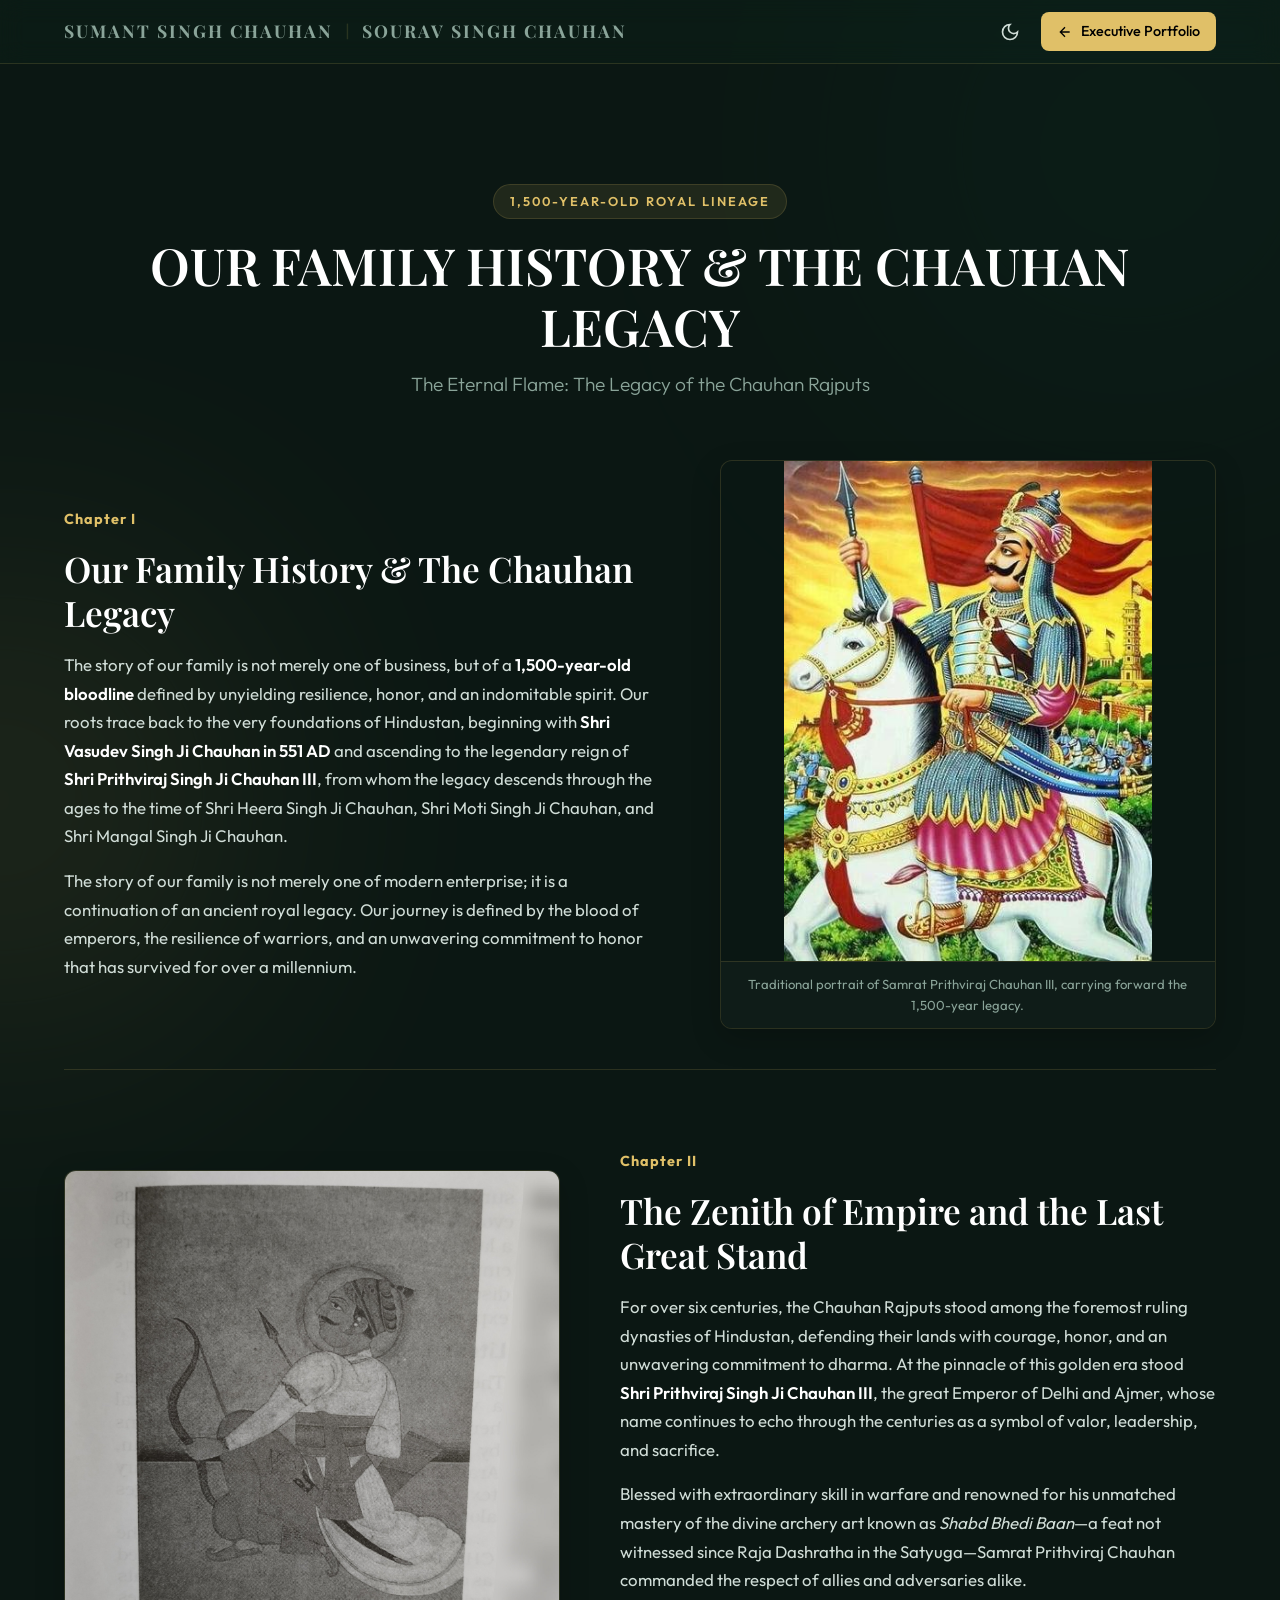
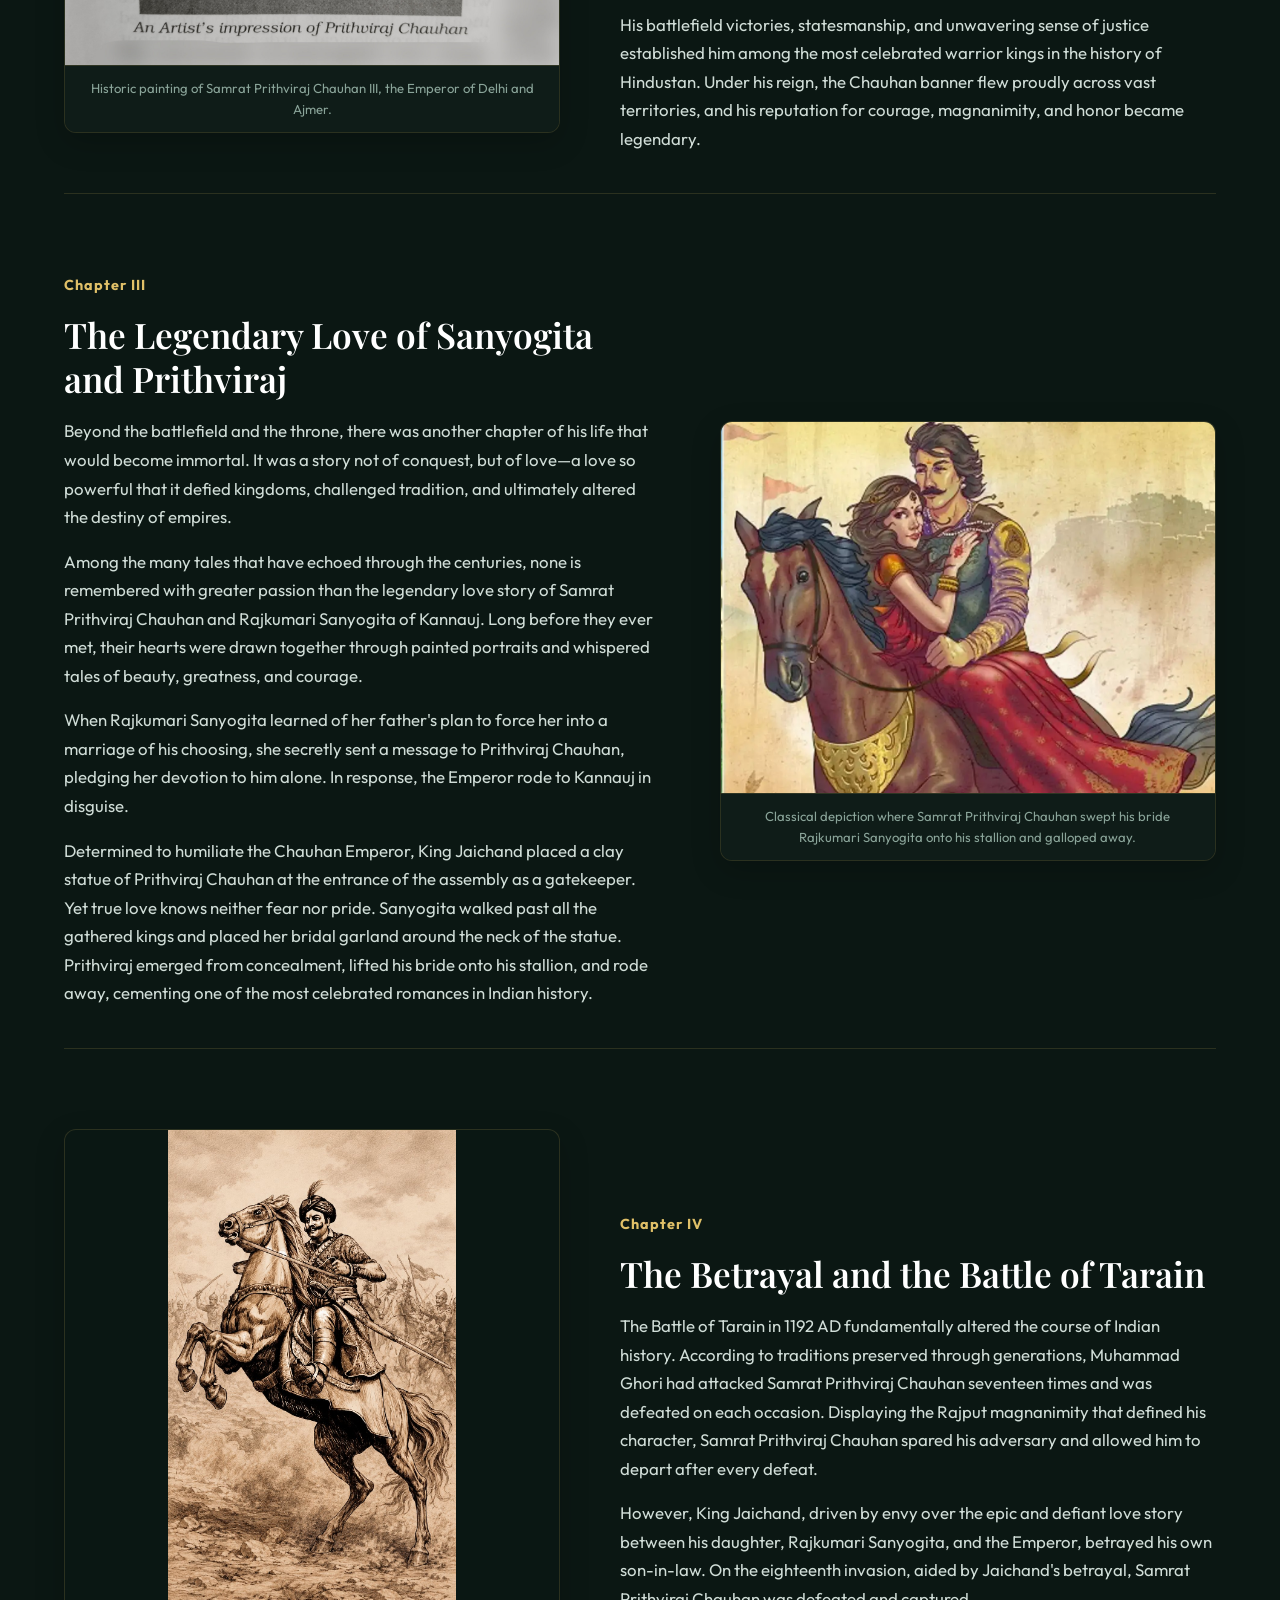
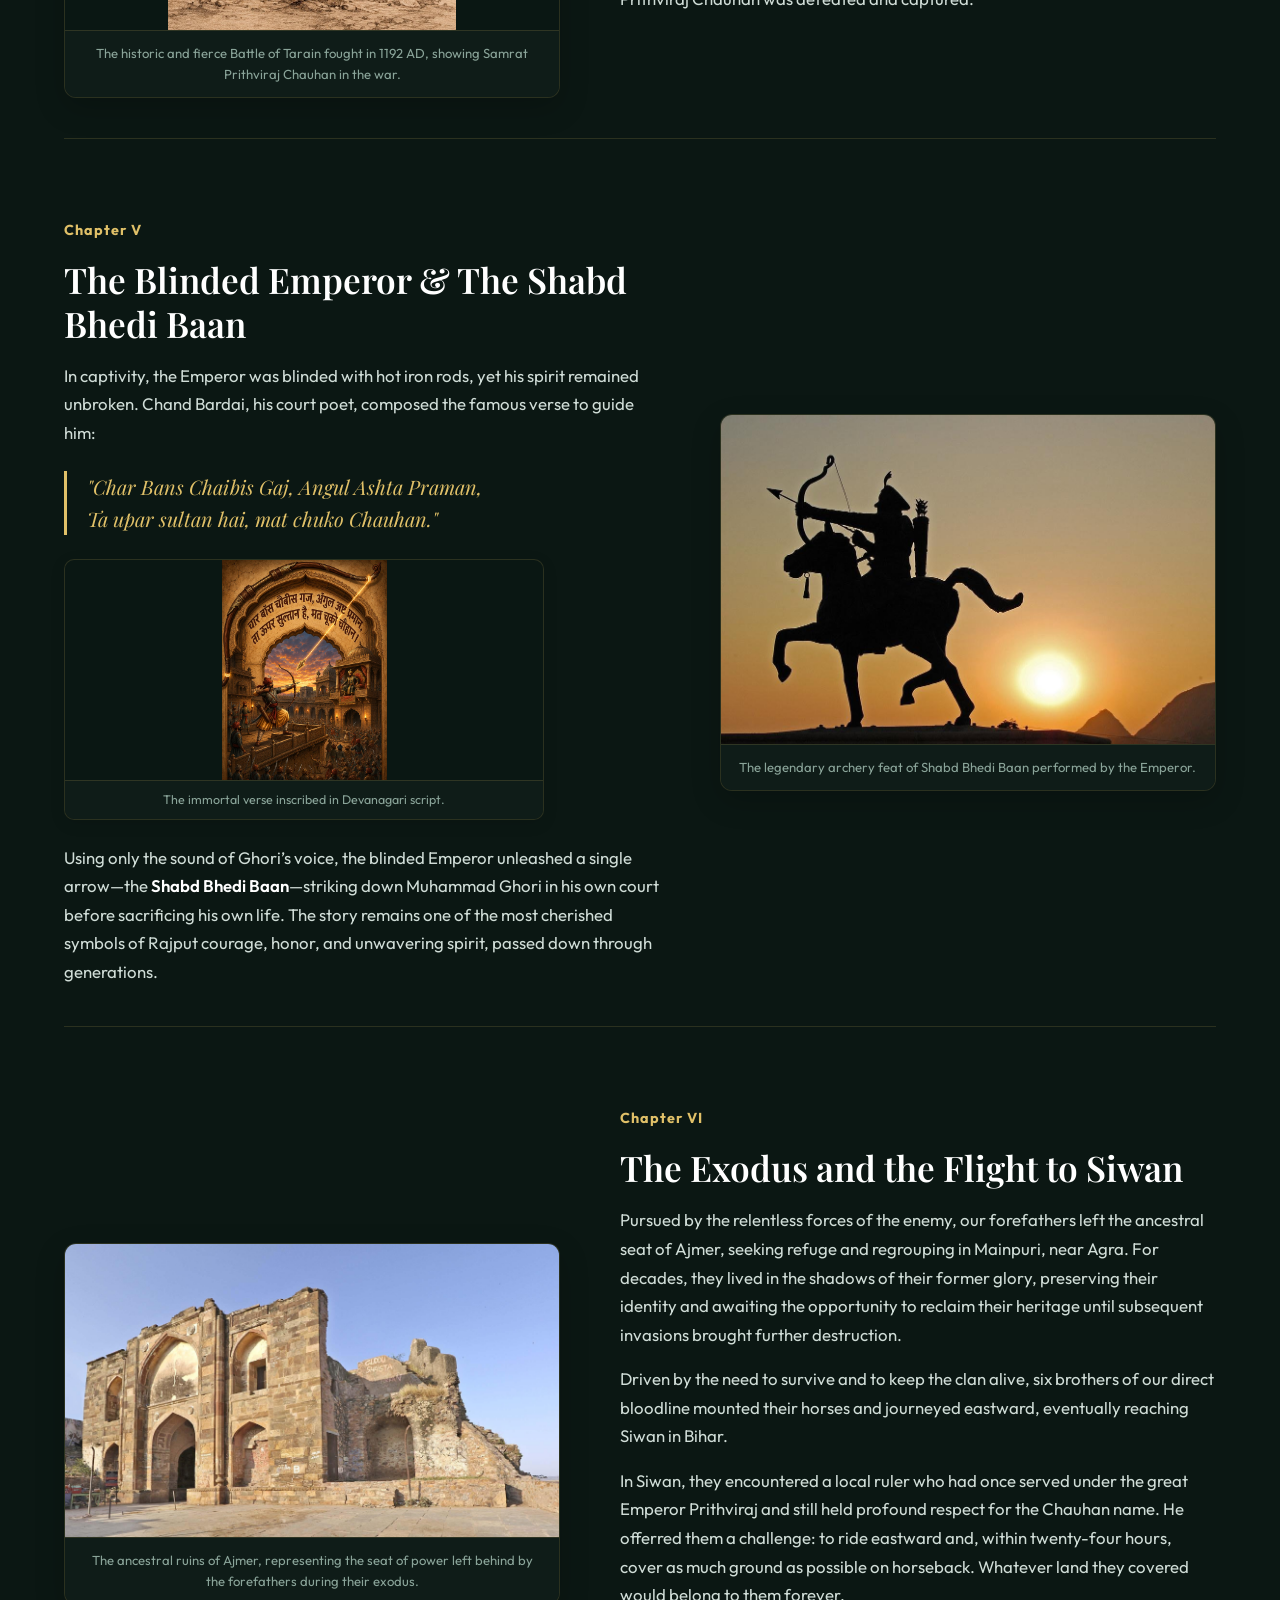
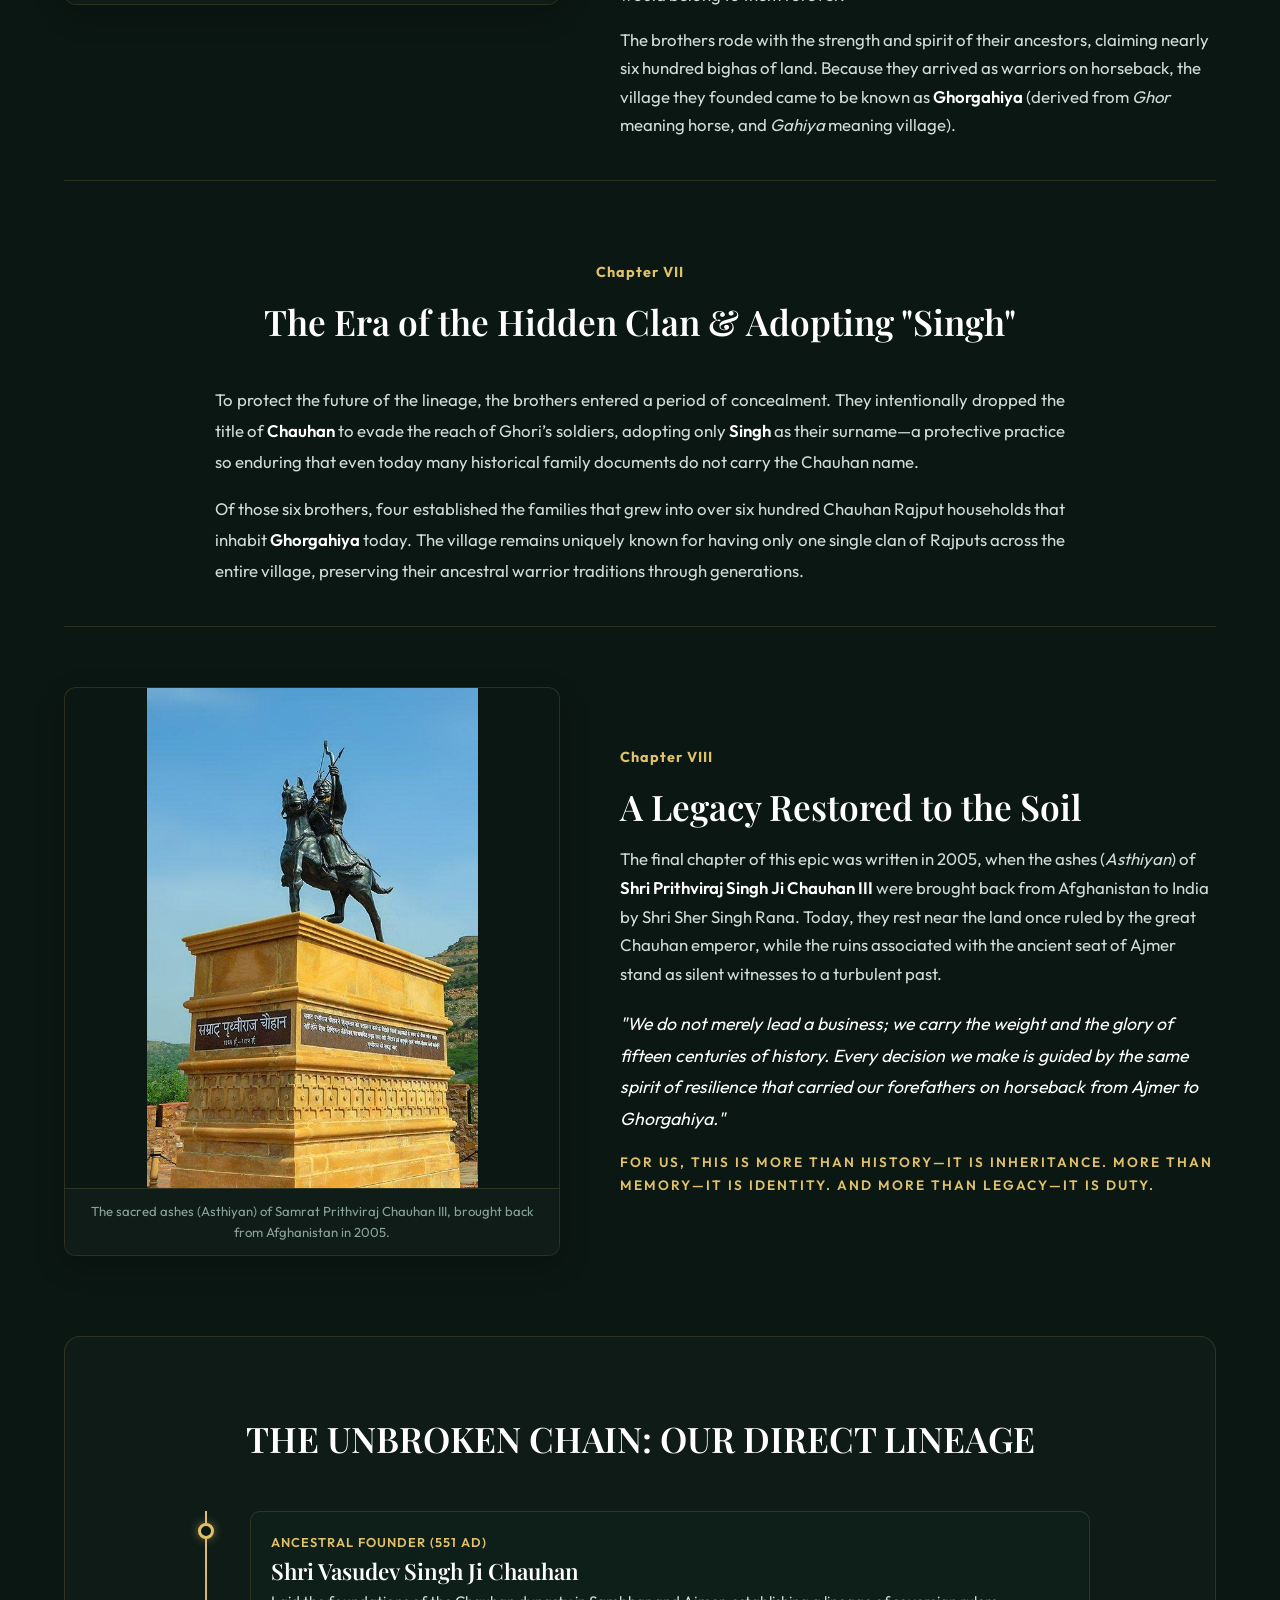
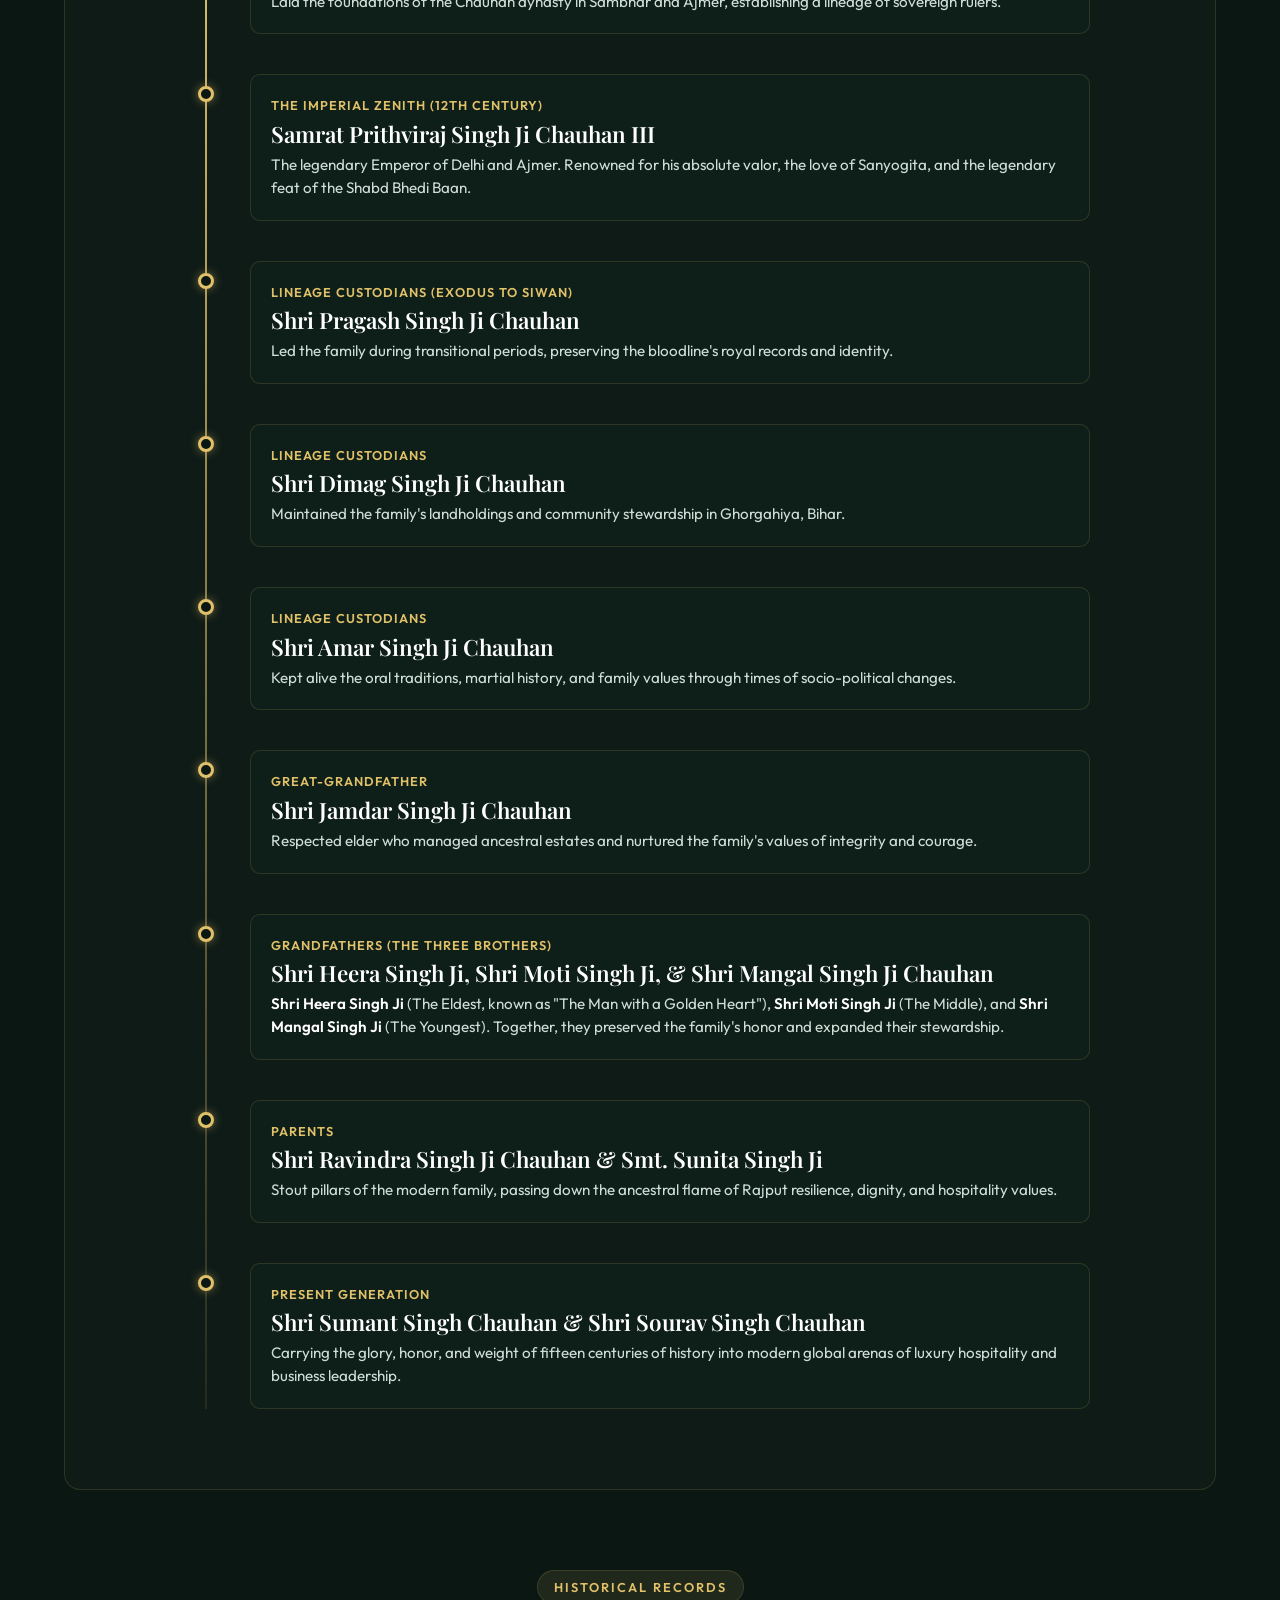
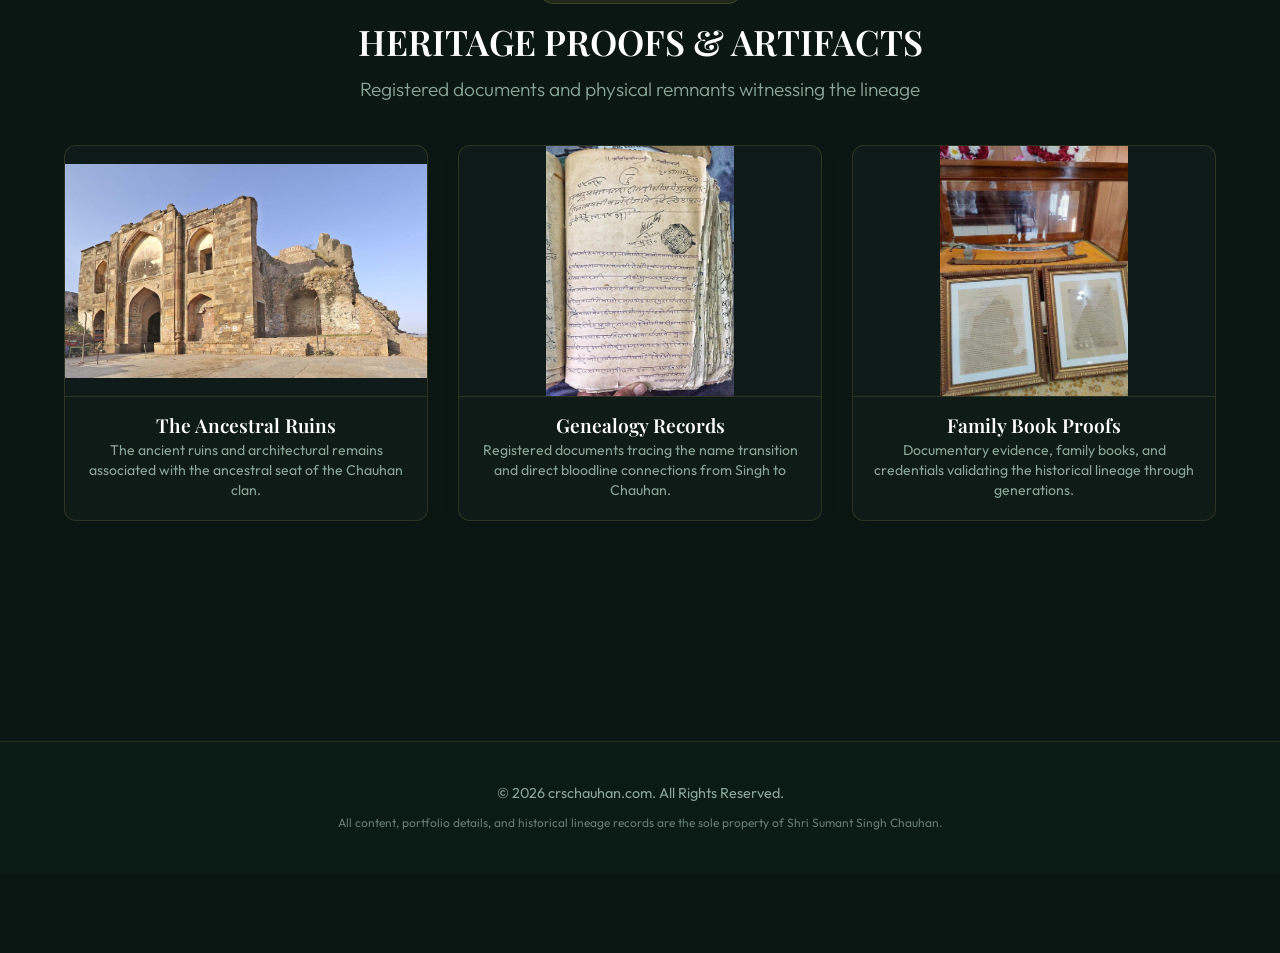
==== commit 1c9cd43c: "Add Sourav Singh Chauhan portfolio and navigation switcher" ====
--- a/history.html
+++ b/history.html
@@ -3,6 +3,15 @@
 <head>
   <meta charset="UTF-8">
   <meta name="viewport" content="width=device-width, initial-scale=1.0">
+  <script>
+    if ('serviceWorker' in navigator) {
+      navigator.serviceWorker.getRegistrations().then(function(registrations) {
+        for (let registration of registrations) {
+          registration.unregister();
+        }
+      });
+    }
+  </script>
   <title>Lineage & Family History | The Chauhan Legacy</title>
   
   <!-- SEO Meta Tags -->
@@ -10,7 +19,6 @@
   <meta name="keywords" content="Chauhan Legacy, Prithviraj Chauhan, Rajput History, Lineage, Ghorgahiya, Siwan, Sumant Singh Chauhan, Royal Family History">
   <meta name="author" content="Sumant Singh Chauhan">
   <link rel="canonical" href="https://crschauhan.com/history.html">
-  <meta http-equiv="Cache-Control" content="max-age=86400">
   
   <!-- Open Graph -->
   <meta property="og:title" content="Lineage & Family History | The Chauhan Legacy">
@@ -33,13 +41,19 @@
 <body>
 
   <!-- Background Glows -->
-  <div class="glow-bg glow-1" aria-hidden="true"></div>
-  <div class="glow-bg glow-2" aria-hidden="true"></div>
+  <div class="glow-container" aria-hidden="true">
+    <div class="glow-bg glow-1"></div>
+    <div class="glow-bg glow-2"></div>
+  </div>
 
   <!-- Top Action Bar -->
   <nav class="action-bar" aria-label="Quick Controls">
     <div class="action-bar-container">
-      <span class="logo-text">SUMANT SINGH CHAUHAN</span>
+      <div class="logo-switcher">
+        <a href="index.html" class="logo-link">SUMANT <span class="logo-last-name">SINGH CHAUHAN</span></a>
+        <span class="logo-separator">|</span>
+        <a href="sourav.html" class="logo-link">SOURAV <span class="logo-last-name">SINGH CHAUHAN</span></a>
+      </div>
       <div class="action-controls">
         <button id="theme-toggle" class="btn-icon" aria-label="Toggle Light/Dark Theme" title="Toggle Theme">
           <svg class="sun-icon" xmlns="http://www.w3.org/2000/svg" viewBox="0 0 24 24" fill="none" stroke="currentColor" stroke-width="2"><circle cx="12" cy="12" r="4"/><path d="M12 2v2M12 20v2M4.93 4.93l1.41 1.41M17.66 17.66l1.41 1.41M2 12h2M20 12h2M6.34 17.66l-1.41 1.41M19.07 4.93l-1.41 1.41"/></svg>
@@ -47,7 +61,7 @@
         </button>
         <a href="https://crschauhan.com/" class="btn btn-primary btn-small">
           <svg class="btn-icon-svg" xmlns="http://www.w3.org/2000/svg" viewBox="0 0 24 24" fill="none" stroke="currentColor" stroke-width="2"><path d="M19 12H5M12 19l-7-7 7-7"/></svg>
-          <span>Executive Portfolio</span>
+          <span class="btn-text">Executive Portfolio</span>
         </a>
       </div>
     </div>
--- a/styles.css
+++ b/styles.css
@@ -69,6 +69,11 @@
   padding: 0;
 }
 
+html, body {
+  overflow-x: hidden;
+  max-width: 100%;
+}
+
 body {
   background-color: var(--color-bg-base);
   color: var(--color-text-main);
@@ -76,11 +81,22 @@
   font-size: 16px;
   line-height: 1.6;
   transition: background-color 0.5s ease, color 0.3s ease;
-  overflow-x: hidden;
   padding-bottom: 80px; /* Leave space for mobile sticky menu */
+  position: relative;
 }
 
 /* Background Glow Effects */
+.glow-container {
+  position: absolute;
+  top: 0;
+  left: 0;
+  width: 100%;
+  height: 100%;
+  overflow: hidden;
+  z-index: -10;
+  pointer-events: none;
+}
+
 .glow-bg {
   position: absolute;
   border-radius: 50%;
@@ -163,6 +179,42 @@
   letter-spacing: 2px;
   color: var(--color-accent);
   transition: var(--transition-smooth);
+  text-decoration: none;
+}
+
+.logo-text:hover {
+  opacity: 0.8;
+}
+
+.logo-switcher {
+  display: flex;
+  align-items: center;
+  gap: 12px;
+}
+
+.logo-link {
+  font-family: var(--font-serif);
+  font-weight: 700;
+  font-size: 1.1rem;
+  letter-spacing: 2px;
+  color: var(--color-text-muted);
+  transition: var(--transition-smooth);
+  text-decoration: none;
+}
+
+.logo-link.active {
+  color: var(--color-accent);
+  border-bottom: 2px solid var(--color-accent);
+  padding-bottom: 2px;
+}
+
+.logo-link:hover {
+  color: var(--color-text-main);
+}
+
+.logo-separator {
+  color: var(--color-border);
+  font-size: 1.1rem;
 }
 
 .action-controls {
@@ -380,7 +432,45 @@
   margin-bottom: 24px;
   max-width: 800px;
   color: var(--color-text-main);
-}
+  display: flex;
+  flex-direction: column;
+  gap: 14px;
+}
+
+.bio-preview {
+  margin: 0;
+}
+
+.bio-more {
+  display: none;
+  flex-direction: column;
+  gap: 14px;
+}
+
+.bio-para {
+  margin: 0;
+  line-height: 1.6;
+}
+
+.btn-read-more {
+  background: none;
+  border: none;
+  color: var(--color-accent);
+  font-family: var(--font-sans);
+  font-weight: 600;
+  font-size: 0.95rem;
+  cursor: pointer;
+  padding: 0;
+  margin-left: 6px;
+  text-decoration: underline;
+  transition: var(--transition-fast);
+  display: inline;
+}
+
+.btn-read-more:hover {
+  color: var(--color-accent-hover);
+}
+
 
 .quick-contacts {
   display: grid;
@@ -1044,6 +1134,10 @@
   align-items: center;
 }
 
+.exec-award-card.no-image {
+  grid-template-columns: 1fr;
+}
+
 .exec-award-card:last-of-type {
   border-bottom: none;
   padding-bottom: 0;
@@ -1251,19 +1345,23 @@
   overflow: hidden;
   width: 100%;
   aspect-ratio: 16 / 10;
-  background-color: #000000;
+  background-color: rgba(var(--color-primary-rgb), 0.03);
   border-bottom: 1px solid var(--color-border);
-}
-
-.gallery-photo {
-  width: 100%;
-  height: 100%;
-  object-fit: cover;
-  transition: transform 0.5s ease;
-}
-
-.gallery-item-fig:hover .gallery-photo {
-  transform: scale(1.05);
+  display: flex;
+  align-items: center;
+  justify-content: center;
+}
+
+.gallery-icon {
+  width: 48px;
+  height: 48px;
+  color: var(--color-accent);
+  transition: transform 0.4s cubic-bezier(0.4, 0, 0.2, 1), filter 0.4s ease;
+}
+
+.gallery-item-fig:hover .gallery-icon {
+  transform: scale(1.15);
+  filter: drop-shadow(0 0 8px var(--color-accent));
 }
 
 .gallery-caption {
@@ -1487,6 +1585,52 @@
 }
 
 @media (max-width: 768px) {
+  /* Action Bar Responsive adjustments to prevent overflow */
+  #btn-print {
+    display: none !important; /* Hide on mobile action bar, print button shifts to mobile footer */
+  }
+
+  .action-bar-container {
+    padding: 10px 16px;
+  }
+
+  .logo-text {
+    font-size: 0.95rem;
+    letter-spacing: 1px;
+  }
+
+  .logo-link {
+    font-size: 0.95rem;
+    letter-spacing: 1px;
+  }
+
+  .logo-last-name {
+    display: none;
+  }
+
+  .logo-switcher {
+    gap: 8px;
+  }
+
+  .action-controls {
+    gap: 8px;
+  }
+
+  .action-controls .btn-text {
+    display: none;
+  }
+
+  .action-controls .btn-small {
+    padding: 8px;
+    width: 36px;
+    height: 36px;
+    border-radius: 50%;
+  }
+
+  .action-controls .btn-icon-svg {
+    margin: 0;
+  }
+
   .hero-container {
     grid-template-columns: 1fr;
     gap: 24px;
@@ -1516,10 +1660,6 @@
   .mobile-footer {
     display: block;
   }
-
-  .btn-print {
-    display: none; /* Hide on mobile action bar, print button shifts to mobile footer */
-  }
   
   .timeline-meta {
     flex-direction: column;
@@ -1543,6 +1683,28 @@
 
   .gallery-grid {
     grid-template-columns: 1fr;
+  }
+}
+
+@media (max-width: 480px) {
+  .logo-text {
+    font-size: 0.85rem;
+    letter-spacing: 0.5px;
+  }
+
+  .logo-link {
+    font-size: 0.85rem;
+    letter-spacing: 0.5px;
+  }
+
+  .logo-switcher {
+    gap: 6px;
+  }
+  .action-bar-container {
+    padding: 8px 12px;
+  }
+  .action-controls {
+    gap: 6px;
   }
 }
 
@@ -2075,7 +2237,17 @@
     font-size: 10.5px !important;
     margin-bottom: 10px !important;
     color: #222222 !important;
-  }
+    display: block !important;
+  }
+
+  .bio-more {
+    display: block !important;
+  }
+
+  .btn-read-more {
+    display: none !important;
+  }
+
 
   .quick-contacts {
     display: flex !important;
